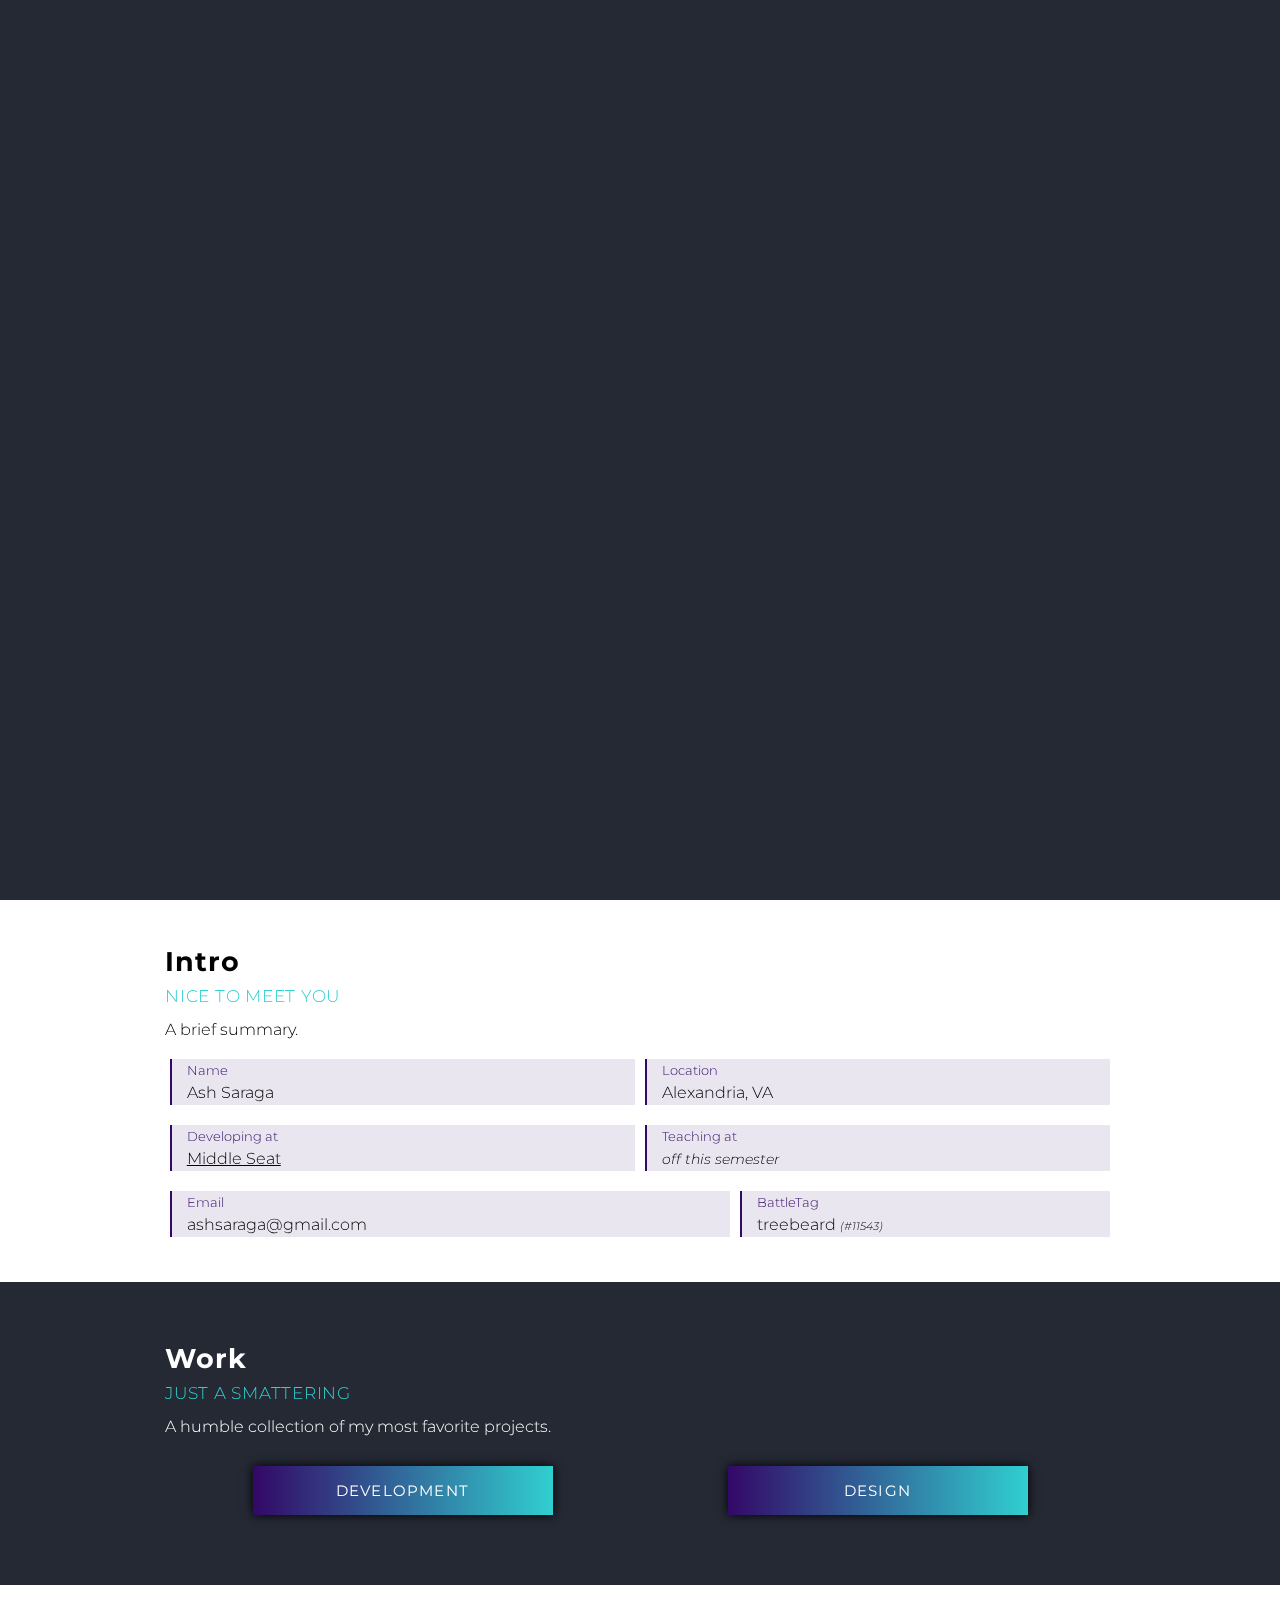
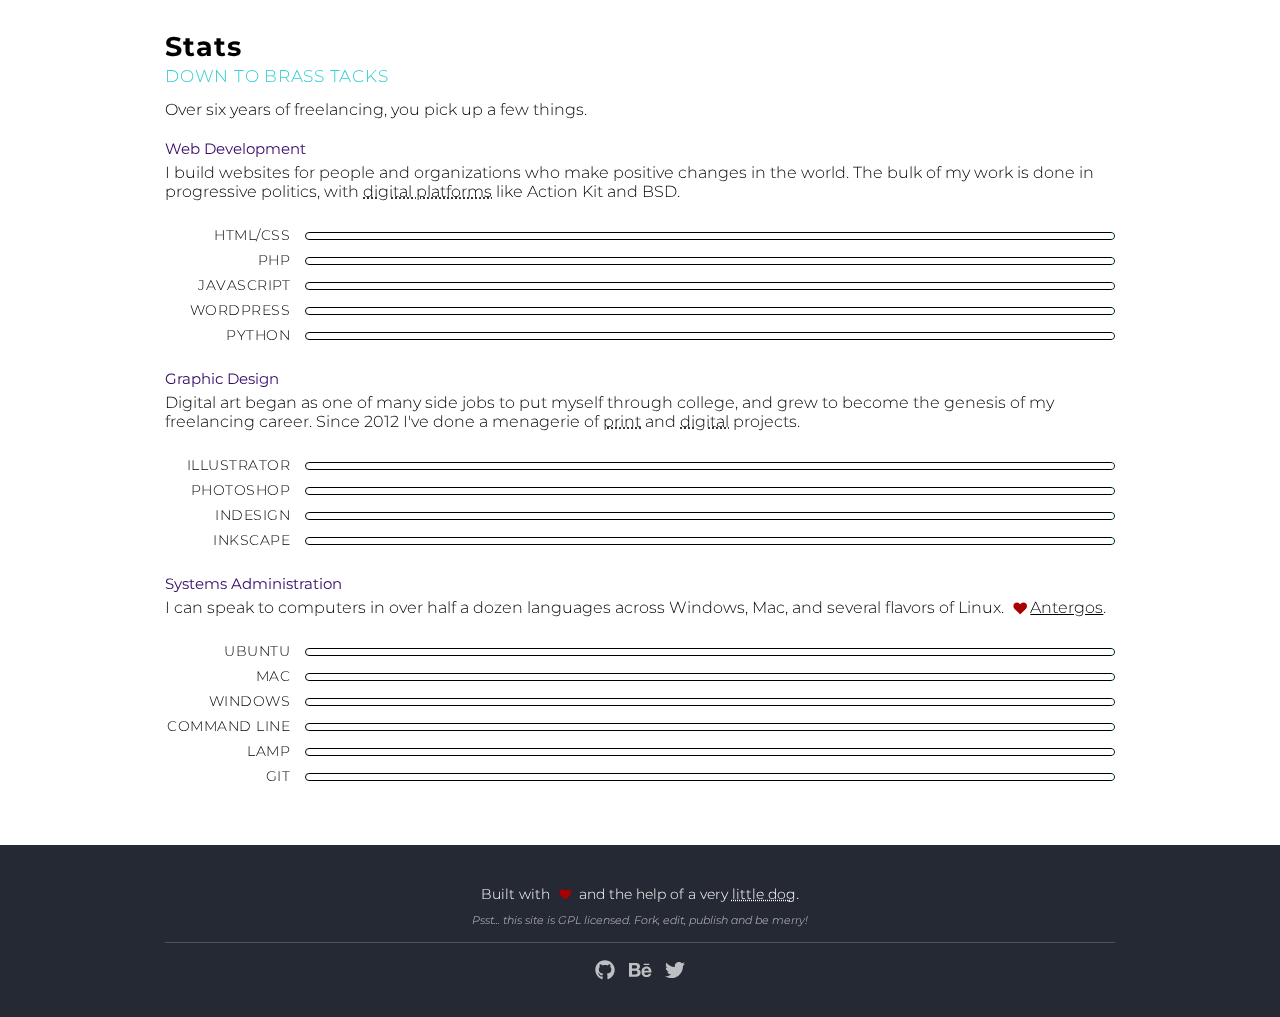
==== index.html @ f3f206ff "Cleaning up" ====
<!DOCTYPE html>
<html>
<head>
	<title>Ash Saraga</title>

	<meta charset="utf-8">

	<!-- Theme Color for Chrome, Firefox and Opera Mobile -->
	<meta name="theme-color" content="#252934">

	<!-- Support for Mobile Screens -->
	<meta name="viewport" content="width=device-width, initial-scale=1">

	<!-- Favicon -->
	<link rel="icon" href="favicon.ico">

	<!-- Google Fonts | Montserrat -->
	<link href="https://fonts.googleapis.com/css?family=Montserrat:200,300,400,500" rel="stylesheet">

	<script defer src="js/fontawesome-all.js"></script>
	<link rel="stylesheet" type="text/css" href="css/styles.css">
	<link rel="stylesheet" type="text/css" href="css/rainfall.css">

</head>
<body>
	<div id="nav">
		<div class="nav__home">
			
		</div>
		<div class="nav__links">
			
		</div>
	</div>
	<section id="rain">
		<div class="intro__text">
			<h3></h3>
			<h2></h2>
			<h4></h4>
			<hr />
			<div id="perspective">
				<div id="perspective__scroll"><i class="fal fa-angle-double-down"></i> Scroll for more</div>
				<div id="perspective__change"><i class="fal fa-circle-notch display_sm"></i> Change perspective <i class="fal fa-circle-notch display_lrg"></i></div>
			</div>
		</div>
	</section>
	<section id="intro">
		<div class="__container">
			<h2>Intro</h2>
			<h3>Nice to meet you</h3>
			<p>A brief summary.</p>
			<div class="__flex">
				<div class="flex_50">
					<h5>Name</h5><p>Ash Saraga</p>
				</div>
				<div class="flex_50">
					<h5>Location</h5><p>Alexandria, VA</p>
				</div>
				<div class="flex_50">
					<h5>Developing at</h5><p><a href="https://middleseat.co" title="Middle Seat" target="_blank">Middle Seat</a></p>
				</div>
				<div class="flex_50">
					<h5>Teaching at</h5><p><span style="font-style: italic; font-size: 14px;">off this semester</span></p>
				</div>
				<div class="flex_60">
					<h5>Email</h5><p>ashsaraga@gmail.com</p>
				</div>
				<div class="flex_40">
					<h5>BattleTag</h5><p>treebeard <span style="font-size: 11px; font-style: italic;">(#11543)</span></p>
				</div>
			</div>
		</div>
	</section>
	<section id="work" class="inverted">
		<div class="__container">
			<h2>Work</h2>
			<h3>Just a smattering</h3>
			<p>A humble collection of my most favorite projects.</p>
			<div class="__flex">
				<a href="" title="Development" class="work-btn">Development</a>
				<a href="" title="Design" class="work-btn">Design</a>	
			</div>
		</div>
	</section>
	<section id="stats">
		<div class="__container">
			<h2>Stats</h2>
			<h3>Down to brass tacks</h3>
			<p>Over six years of freelancing, you pick up a few things.</p>
			<h4>Web Development</h4>
			<p>I build websites for people and organizations who make positive changes in the world.  The bulk of my work is done in progressive politics, with <div class="modulo_link">digital platforms<span class="modulo">
				<ul>
					<li>Action Kit</li>
					<li>Action Network</li>
					<li>Blue State Digital</li>
					<li>Nation Builder</li>
					<li>Sendy</li>
				</ul>
			</span></div> like Action Kit and BSD.</p>
				<ul>
					<li>HTML/CSS<div class="skill_points"><span class="91"></span></div></li>
					<li>PHP<div class="skill_points"><span class="70"></span></div></li>
					<li>JavaScript<div class="skill_points"><span class="75"></span></div></li>
					<li>WordPress<div class="skill_points"><span class="80"></span></div></li>
					<!-- <li>Django/Liquid<div class="skill_points"><span class="65"></span></div></li> -->
					<li>Python<div class="skill_points"><span class="50"></span></div></li>
				</ul>
			<h4>Graphic Design</h4>
			<p>Digital art began as one of many side jobs to put myself through college, and grew to become the genesis of my freelancing career.  Since 2012 I've done a menagerie of <div class="modulo_link">print<span class="modulo">
				<ul>
					<li>Invitations</li>
					<li>Yearbooks</li>
					<li>Posters</li>
					<li>Petitions</li>
				</ul>
			</span></div> and <div class="modulo_link">digital<span class="modulo">
				<ul>
					<li>Social Media Sharers</li>
					<li>Shop Ads</li>
					<li>Infographics</li>
				</ul>
			</span></div> projects.</p>
				<ul>
					<li>Illustrator<div class="skill_points"><span class="89"></span></div></li>
					<li>Photoshop<div class="skill_points"><span class="80"></span></div></li>
					<li>InDesign<div class="skill_points"><span class="65"></span></div></li>
					<li>InkScape<div class="skill_points"><span class="70"></span></div></li>
				</ul>
			<h4>Systems Administration</h4>
			<p>I can speak to computers in over half a dozen languages across Windows, Mac, and several flavors of Linux.  <a href="https://antergos.com/" title="Antergos" target="_blank"><i class="fas fa-heart"></i>Antergos</a>.</p>
				<ul>
					<li>Ubuntu<div class="skill_points"><span class="75"></span></div></li>
					<li>Mac<div class="skill_points"><span class="90"></span></div></li>
					<li>Windows<div class="skill_points"><span class="80"></span></div></li>
					<li>Command Line<div class="skill_points"><span class="80"></span></div></li>
					<li>LAMP<div class="skill_points"><span class="75"></span></div></li>
					<li>Git<div class="skill_points"><span class="85"></span></div></li>
				</ul>
		</div>
	</section>
	<footer>
		<div class="__container">
			<p>Built with <i class="fas fa-heart"></i> and the help of a very&nbsp;<div class="modulo_link">little dog<span class="modulo"><img src="img/leela.jpg" alt="Leela" /></span></div>.</p>
			<p class="psst">Psst... this site is GPL licensed.  Fork, edit, publish and be merry! </p>
			<hr />
			<a href="https://github.com/ashsaraga" title="GitHub @ashsaraga" target="_blank"><i class="fab fa-github"></i></a>
			<a href="https://www.behance.net/ashsaraga9c31" title="Behance" target="_blank"><i class="fab fa-behance"></i></a>
			<a href="https://twitter.com/mighty_lady" title="Twitter @mighty_lady" target="_blank"><i class="fab fa-twitter"></i></a>
		</div>
	</footer>
	<script src="https://code.jquery.com/jquery-3.3.1.js" integrity="sha256-2Kok7MbOyxpgUVvAk/HJ2jigOSYS2auK4Pfzbm7uH60=" crossorigin="anonymous"></script>
	<script src="js/rainfall.js" type="text/javascript" charset="utf-8" async defer></script>
	<script src="js/main.js" type="text/javascript" charset="utf-8" async defer></script>
</body>
</html>
---- css/styles.css ----
::-moz-selection { 
  color: #FFF;
  background: #252934;
}

::selection {
  color: #FFF; 
  background: #252934;
}

html { background-color: #252934; }

html,
body {
	margin: 0;
	padding: 0;
}

body {
	background-color: #FFF;
	font-family: 'Montserrat', sans-serif;
	font-weight: 300;
}

section {
	background: #FFF;
	padding: 35px 4%;
	margin: 0;
}

div {
	box-sizing: border-box;
}

.__container {
	margin: 0 auto;
	max-width: 950px;
	padding: 0;
}

.__flex {
	display: flex;
	flex-wrap: wrap;
}

.flex_40 {
	width: 39%;
}

.flex_50 {
	width: 49%;
}

.flex_60 {
	width: 59%
}

@media screen and (max-width: 499px) {
	.flex_40,
	.flex_50,
	.flex_60 {
		width: 100%;
	}
}

h2 {
	font-size: 27px;
	letter-spacing: 1px;
	margin: 10px 0;
}

h3 {
	color: #30cfd0;
	font-size: 17px;
	font-weight: 300;
	letter-spacing: .75px;
	line-height: 1;
	margin: 5px 0 15px;
	text-transform: uppercase;
}

h4 {
	color: #330867;
	font-size: 15px;
	margin: 20px 0;
}

h5 {
	color: #330867;
	font-size: 13px;
	font-weight: 300;
	margin: 0;
}

p {
	margin: 10px 0;
}

p a {
	text-decoration: underline;
}

a,
a svg,
p a svg,
span {
	color: inherit;
	text-decoration: none;
	transition-duration: .3s;
}

a:hover,
a:hover svg {
	color: #30cfd0;
}

ul {
	list-style: none;
}

.inverted {
	background: #252934;
	color: #FFF;
	padding: 50px 4%;
}

.display_lrg {
	display: inline-block;
}

.display_sm {
	display: none;
}

@media screen and (max-width: 749px) {
	.display_lrg {
		display: none;
	}

	.display_sm {
		display: inline-block;
	}	
}

#rain {
	color: #FFF;
	padding: 10px;
}

#rain h2 {
	color: #FFF;
	font-size: 40px;
	font-weight: 500;
	letter-spacing: 1px;
	margin: 5px auto;
	position: relative;
}

#rain h3 {
	color: #FFF;
	font-size: 22px;
	font-weight: 300;
	letter-spacing: 1px;
	margin: 10px auto;
	position: relative;
	top: 25px;
	text-transform: none;
}

#rain h4 {
	color: #FFF;
	font-size: 13px;
	font-style: italic;
	font-weight: 200;
	letter-spacing: .75px;
	margin: 5px auto;
	opacity: .9;
	position: relative;
}

.intro__text {
	margin: 18vh 15vw;
	position: relative;
	text-shadow: 0px 0px 10px rgba(0, 0, 0, 1);
	z-index: 5;
}

@media screen and (max-width: 499px) {
	.intro__text {
		margin: 14vh 8vw;
	}
}

.intro__text hr {
	background: rgba(255, 255, 255, .7);
	border: 0;
	height: 1px;
	margin: 30px 0;
	width: 0%;
}

#perspective {
	opacity: 0;
}

#perspective__scroll,
#perspective__change {
	cursor: pointer;
	font-size: 13px;
	letter-spacing: 1px;
	line-height: 20px;
	opacity: .8;
	text-transform: uppercase;
	transition-duration: .3s;
}

#perspective__scroll:hover,
#perspective__change:hover {
	opacity: 1;
}

#perspective__scroll {
	float: left;
	width: 49%;
}

#perspective__scroll svg {
	font-size: 18px;
	margin: 0 5px;
}

#perspective__change {
	float: right;
	text-align: right;
	width: 49%;
}

#perspective__change svg {
	margin: 0 3px;
}

@media screen and (max-width: 749px) {
	#perspective__scroll,
	#perspective__change {
		margin: 0 auto 10px;
		text-align: left;
		width: 100%;
	}
}

.refresh {
	animation-name: barrel_roll;
  animation-duration: .4s;
  animation-iteration-count: 1;
  animation-timing-function: ease-in;
}

@keyframes barrel_roll {
	from {
    transform: rotate(0deg);
  }
  to {
    transform: rotate(360deg);
  }
}

#intro {

}

#intro .__flex div {
	background: rgba(51, 8, 103, .1);
	border-left: 2px solid #330867;
	margin: 10px auto;
	padding: 3px 15px;
}

@media screen and (max-width: 499px) {
	#intro .__flex div {
		margin: 5px auto;
	}
}

#intro .__flex div p {
	margin: 5px 0 0 0;
}

#work {

}

.work-btn {
	background-image: linear-gradient(90deg, #330867 0%, #30cfd0 100%);
	-webkit-box-shadow: 0px 0px 10px 0px rgba(0,0,0,1);
	-moz-box-shadow: 0px 0px 10px 0px rgba(0,0,0,1);
	box-shadow: 0px 0px 10px 0px rgba(0,0,0,1);
	display: block;
	font-size: 15px;
	font-weight: 400;
	letter-spacing: 1.2px;
	margin: 20px auto;
	padding: 15px 0;
	position: relative;
	text-align: center;
	text-transform: uppercase;
	width: 300px;
}

.work-btn:hover,
body.azure .work-btn:hover,
body.grass .work-btn:hover,
body.fruit .work-btn:hover,
body.deep .work-btn:hover,
body.sunset .work-btn:hover,
body.morpheus .work-btn:hover,
body.lemon .work-btn:hover {
	color: #FFF;
	transform: scale(1.03);
}

#stats {

}

#stats h2 {
	margin-bottom: 5px;
}

#stats h4 {
	font-weight: 400;
	margin-bottom: 5px;
}

#stats p {
	display: inline;
}

#stats ul {
	margin: 25px 0;
	padding: 0;
	text-align: right;
}

#stats ul li {
	box-sizing: border-box;
	font-size: 14px;
	letter-spacing: .5px;
	margin: 7px auto 7px 0;
	text-transform: uppercase;
	width: 100%;
}

svg.fa-heart {
	color: #aa0000;
	font-size: .8em;
	margin-left: 5px;
	margin-right: 3px;
	opacity: 1;
}

.skill_points {
	background-image: linear-gradient(#000 0%, #000 100%);
	background-position: left top;
	background-repeat: no-repeat;
	background-size: 0% 100%;
	border: 1px solid #000;
	border-radius: 4px;
	content: "";
	display: inline-block;
	height: 8px;
	margin: 0 0 0 15px;
	overflow: hidden;
	position: relative;
	transition-duration: .8s;
	transition-timing-function: ease-in-out;
	width: calc(100% - 140px);
}

@media screen and (max-width: 499px) {
	.skill_points {
		margin: 0;
		width: 100%;
	}
}

.skill_points span {
	background-image: linear-gradient(90deg, #330867 0%, #30cfd0 100%);
	height: 10px;
	left: 0;
	mix-blend-mode: screen;
	position: absolute;
	width: 100%;
}

.modulo_link {
	cursor: help;
	display: inline;
	text-decoration: underline;
	text-decoration-style: dotted;
	position: relative;
}

.modulo {
	background: rgba(255, 255, 255, .95);
	/*background-blend-mode: multiply;*/
	border: 1px solid #000;
	border-radius: 4px;
	display: none;
	left: calc(100% - 150px);
	padding: 1px 10px;
	position: absolute;
	top: calc(1em + 10px);
	width: 200px;
	z-index: 4;
}

.modulo ul,
#stats .modulo ul {
	font-size: 12px;
	list-style-type: disc;
	margin: 15px 0 15px 15px;
	padding-left: 10px;
	text-align: left;
}

.modulo ul li,
#stats .modulo ul li {
	font-size: 12px;	
}

.modulo_link:hover > .modulo {
	display: block;
}

footer {
	background-color: #252934;
	color: #FFF;
	padding: 35px 9%;
	text-align: center;
}

footer p { 
	display: inline-block; 
	font-size: 14px;
	margin: 5px auto;
}

footer .modulo_link {
	display: inline; 
	font-size: 14px;
}

footer .modulo {
	background: transparent;
	border: 0;
	bottom: calc(1em + 5px);
	overflow: hidden;
	padding: 0;
	top: auto;
	width: 250px;
}

footer .modulo img {
	width: 250px;
}

.psst {
	display: block;
	font-size: 11px;
	font-style: italic;
	opacity: .7;
}

footer hr {
	background: #FFF;
	border: 0;
	height: 1px;
	margin: 15px auto;
	opacity: .2;
}

footer a {
	display: inline-block;
	font-size: 20px;
	margin: 0 5px;
	opacity: .7;
}

footer a:hover {
	opacity: 1;
}


/*
 *  Sub Page Styles
 */

#home__again {
	float: left;
	font-size: 18px;
	margin-left: 2%;
	margin-top: 5px;
}

#home__again a {
	margin: 0 7px 0 0;
	opacity: .8;
}

#home__again a:hover,
#home__again a:hover svg {
	color: #FFF;
	opacity: 1;
}

#home__again a svg,
.sub #perspective__change svg {
	position: relative;
	top: 1px;
}

span.nav_text {
	font-size: 15px;
	font-weight: 200;
	letter-spacing: 1px;
	opacity: 0;
	text-transform: uppercase;
}

#home__again a:hover + span,
#perspective__change svg:hover + span {
	opacity: 1;
}

.sub #perspective__change {
	font-size: 18px;
	margin-right: 2%;
	margin-top: 5px;
}

.sub #perspective__change svg {
	display: inline-block;
	float: right;
	margin: 0 0 0 7px;
}

@media screen and (max-width: 749px) {
	.sub #perspective__change {
		margin: 0 0 0 7px;
		text-align: left;
		width: auto;
	}
}
---- css/rainfall.css ----
#rain {
  background-color: #252934;
  box-sizing: border-box;
  height: 100vh;
  overflow: hidden;
  position: relative;
  width: 100%;
}

#rain.sub {
  height: 50px;
}

.drop {
  background-image: linear-gradient(#30cfd0 0%, #30cfd0 100%);
  border-radius: 3px;
  height: 3px; 
  opacity: 0;
  position: absolute;
  width: 3px;
}

/*dark: #8fd3f4, light: #84fab0*/
body.azure .drop { background-image: linear-gradient(rgba(143, 211, 244, .7) 0%, #84fab0 100%); }
body.azure .drop.solid { background-image: linear-gradient(#84fab0 0%, #84fab0 100%); }
body.azure h3,
body.azure a:hover,
body.azure a:hover svg { color: #84fab0; }
body.azure h4, 
body.azure h5 { color: #8fd3f4; }
body.azure #intro .__flex div {
  background: rgba(143, 211, 244, .1);
  border-left: 2px solid #8fd3f4;
}
body.azure .work-btn,
body.azure .skill_points span {
  background-image: linear-gradient(90deg, #8fd3f4 0%, #84fab0 100%);
}

/*dark: #96e6a1, light: #d4fc79 */
body.grass .drop { background-image: linear-gradient(rgba(150, 230, 161, .7) 0%, #d4fc79 100%); }
body.grass .drop.solid { background-image: linear-gradient(#d4fc79 0%, #d4fc79 100%); }
body.grass h3,
body.grass a:hover,
body.grass a:hover svg { color: #d4fc79; }
body.grass h4, 
body.grass h5 { color: #96e6a1; }
body.grass #intro .__flex div {
  background: rgba(150, 230, 161, .1);
  border-left: 2px solid #96e6a1;
}
body.grass .work-btn,
body.grass .skill_points span {
  background-image: linear-gradient(90deg, #96e6a1 0%, #d4fc79 100%);
}

/*dark: #d57eeb, light: #fccb90*/
body.fruit .drop { background-image: linear-gradient(rgba(213, 126, 235, .7) 0%, #fccb90 100%); }
body.fruit .drop.solid { background-image: linear-gradient(#fccb90 0%, #fccb90 100%); }
body.fruit h3,
body.fruit a:hover,
body.fruit a:hover svg { color: #fccb90; }
body.fruit h4, 
body.fruit h5 { color: #d57eeb; }
body.fruit #intro .__flex div {
  background: rgba(213, 126, 235, .1);
  border-left: 2px solid #d57eeb;
}
body.fruit .work-btn,
body.fruit .skill_points span {
  background-image: linear-gradient(90deg, #d57eeb 0%, #fccb90 100%);
}

/*dark: #8ec5fc, light: #e0c3fc*/
body.deep .drop { background-image: linear-gradient(rgba(142, 197, 252, .7) 0%, #e0c3fc 100%); }
body.deep .drop.solid { background-image: linear-gradient(#e0c3fc 0%, #e0c3fc 100%); }
body.deep h3,
body.deep a:hover,
body.deep a:hover svg { color: #e0c3fc; }
body.deep h4, 
body.deep h5 { color: #8ec5fc; }
body.deep #intro .__flex div {
  background: rgba(142, 197, 252, .1);
  border-left: 2px solid #8ec5fc;
}
body.deep .work-btn,
body.deep .skill_points span {
  background-image: linear-gradient(90deg, #8ec5fc 0%, #e0c3fc 100%);
}

/*dark: #fa709a, light: #fee140*/
body.sunset .drop { background-image: linear-gradient(rgba(250, 112, 154, .7) 0%, #fee140 100%); }
body.sunset .drop.solid { background-image: linear-gradient(#fee140 0%, #fee140 100%); }
body.sunset h3,
body.sunset a:hover,
body.sunset a:hover svg { color: #fee140; }
body.sunset h4, 
body.sunset h5 { color: #fa709a; }
body.sunset #intro .__flex div {
  background: rgba(250, 112, 154, .1);
  border-left: 2px solid #fa709a;
}
body.sunset .work-btn,
body.sunset .skill_points span {
  background-image: linear-gradient(90deg, #fa709a 0%, #fee140 100%);
}

/*dark: #330867, light: #30cfd0*/
body.morpheus .drop { background-image: linear-gradient(rgba(51, 8, 103, .7) 0%, #30cfd0 100%); }
body.morpheus .drop.solid { background-image: linear-gradient(#30cfd0 0%, #30cfd0 100%); }
body.morpheus h3,
body.morpheus a:hover,
body.morpheus a:hover svg { color: #30cfd0; }
body.morpheus h4, 
body.morpheus h5 { color: #330867; }
body.morpheus #intro .__flex div {
  background: rgba(51, 8, 103, .1);
  border-left: 2px solid #330867;
}
body.morpheus .work-btn,
body.morpheus .skill_points span {
  background-image: linear-gradient(90deg, #330867 0%, #30cfd0 100%);
}

/*dark: #96fbc4, light: #f9f586*/
body.lemon .drop { background-image: linear-gradient(rgba(150, 251, 196, .7) 0%, #f9f586 100%); }
body.lemon .drop.solid { background-image: linear-gradient(#f9f586 0%, #f9f586 100%); }
body.lemon h3,
body.lemon a:hover,
body.lemon a:hover svg { color: #f9f586; }
body.lemon h4, 
body.lemon h5 { color: #96fbc4; }
body.lemon #intro .__flex div {
  background: rgba(150, 251, 196, .1);
  border-left: 2px solid #96fbc4;
}
body.lemon .work-btn,
body.lemon .skill_points span {
  background-image: linear-gradient(90deg, #96fbc4 0%, #f9f586 100%);
}
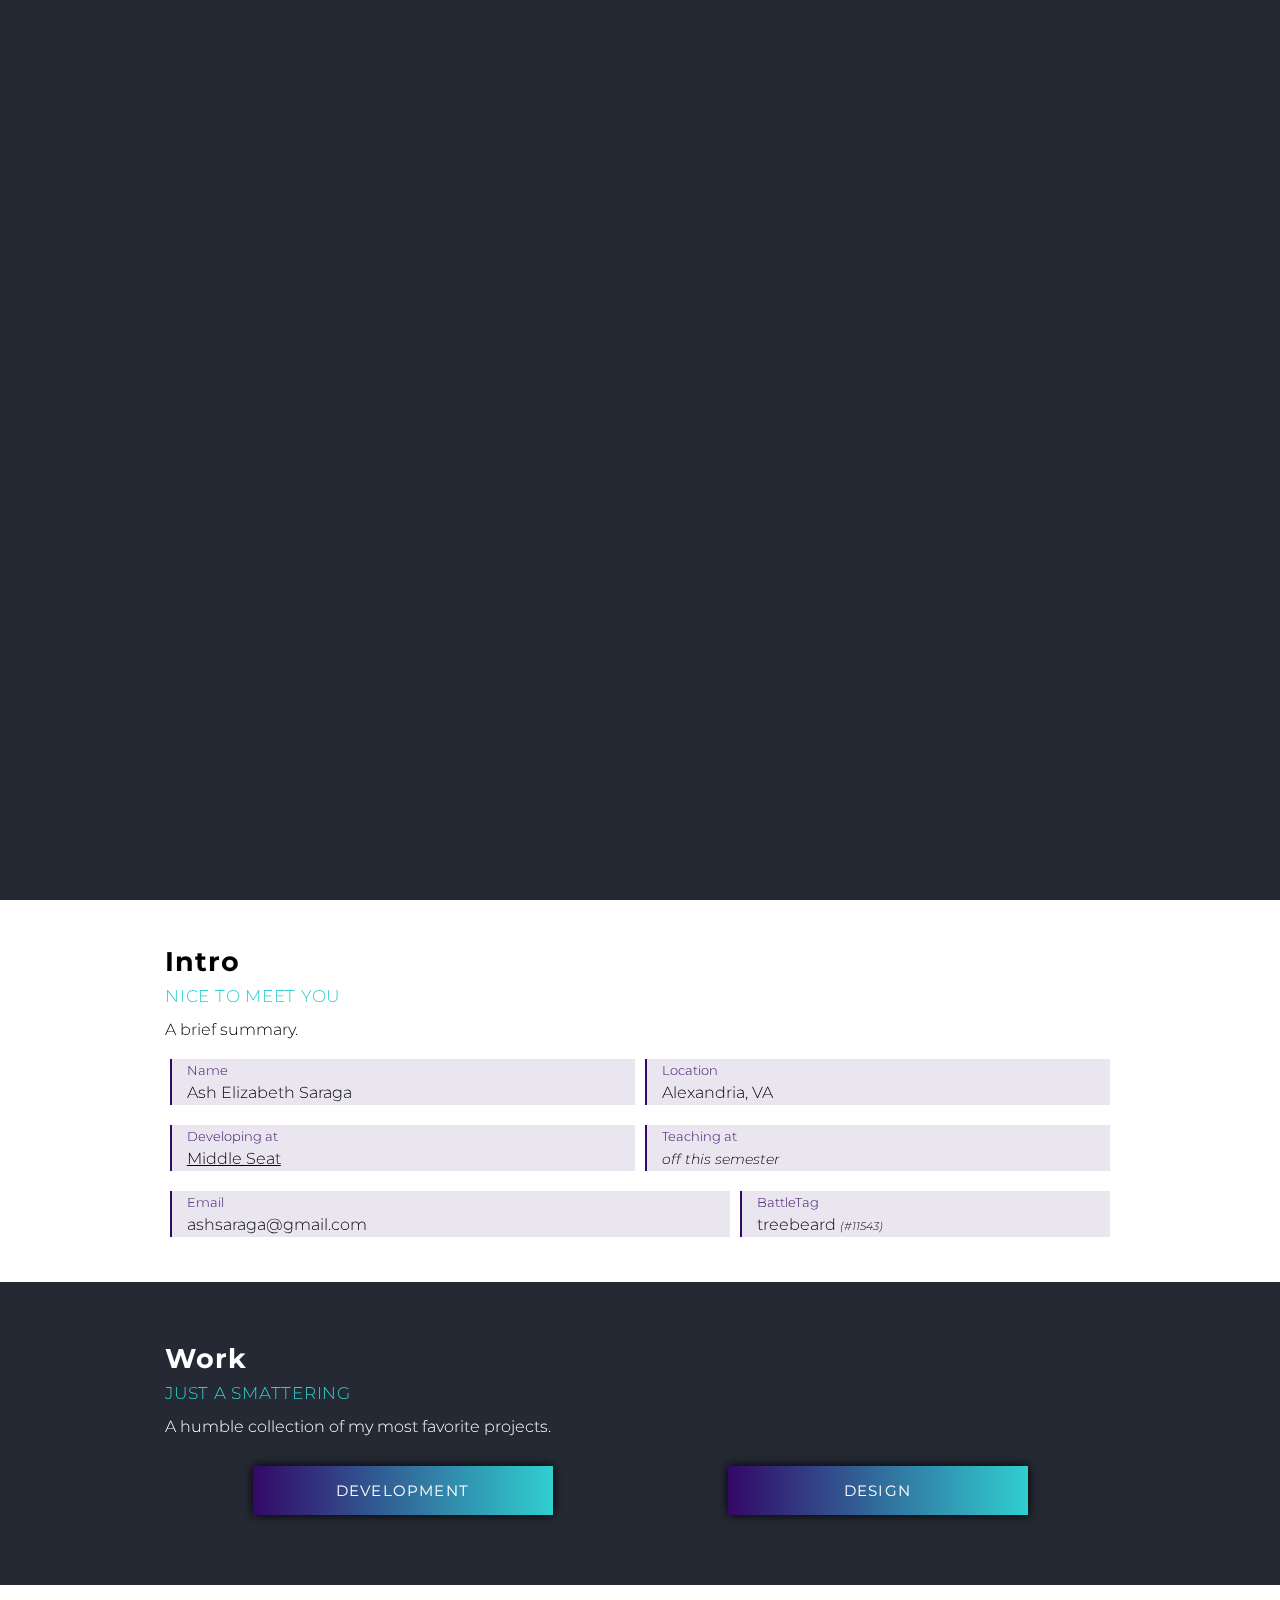
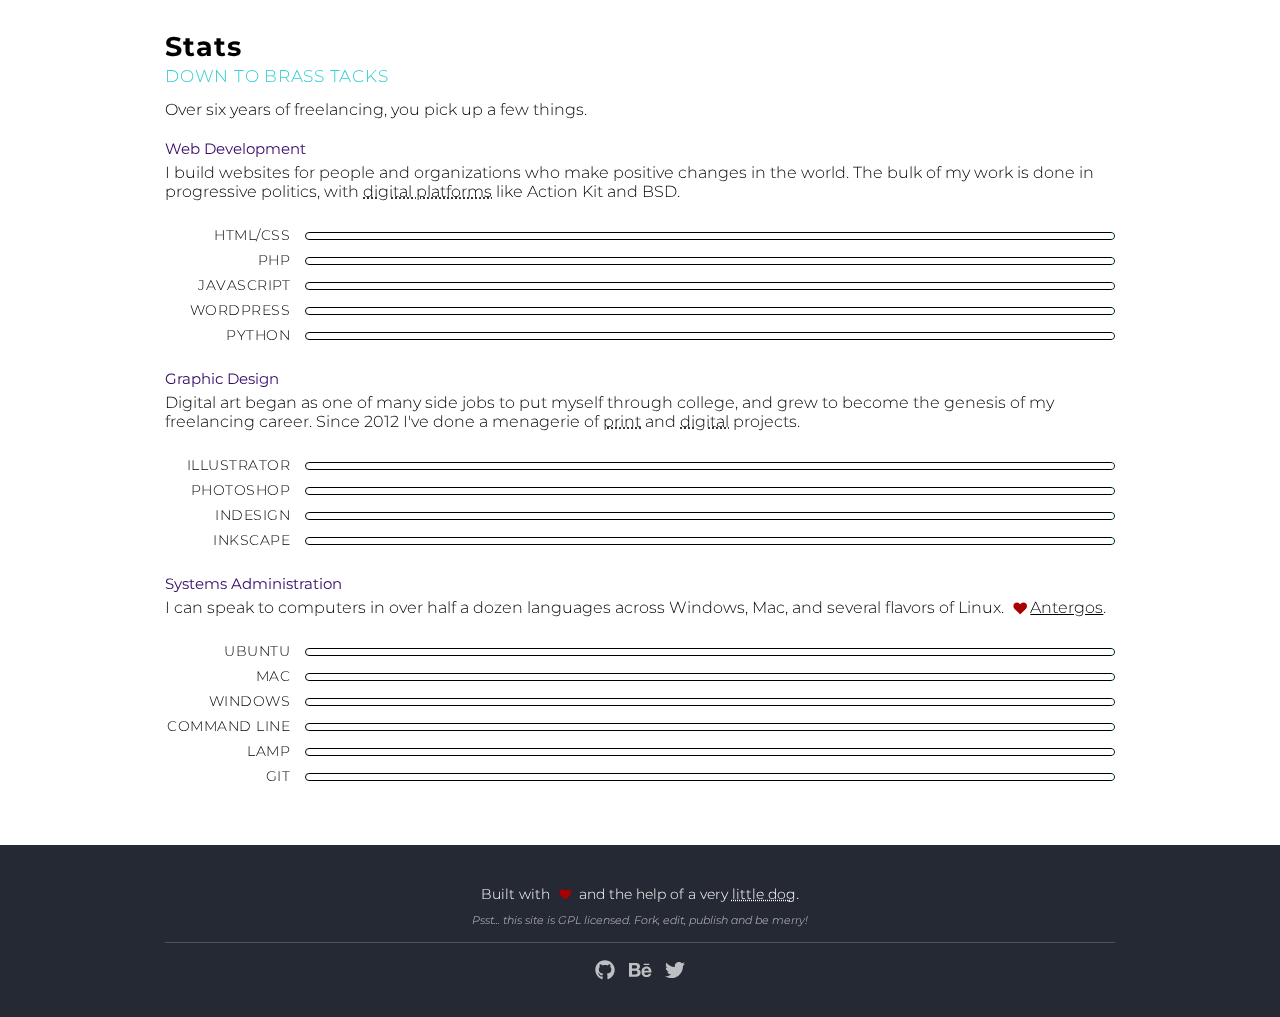
==== commit 89435119: "Webhook Test" ====
--- a/index.html
+++ b/index.html
@@ -50,7 +50,7 @@
 			<p>A brief summary.</p>
 			<div class="__flex">
 				<div class="flex_50">
-					<h5>Name</h5><p>Ash Saraga</p>
+					<h5>Name</h5><p>Ash Elizabeth Saraga</p>
 				</div>
 				<div class="flex_50">
 					<h5>Location</h5><p>Alexandria, VA</p>
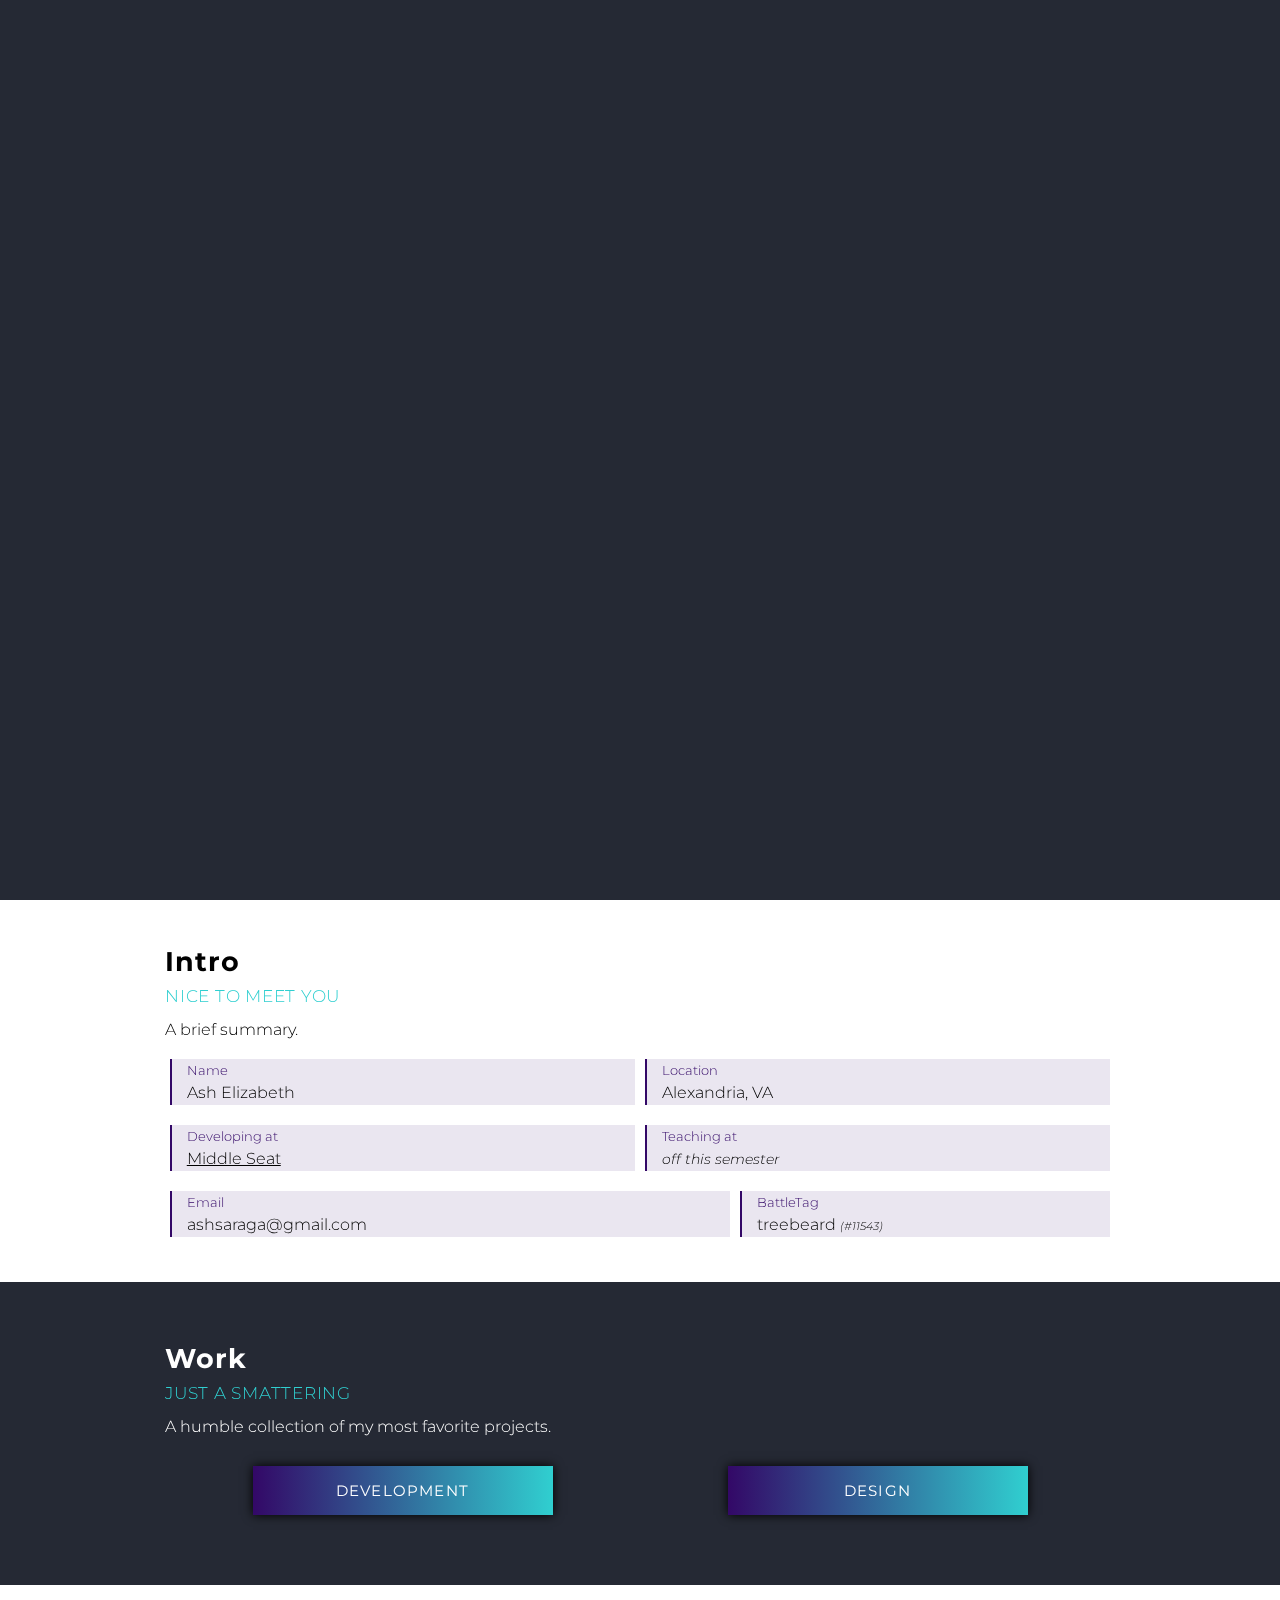
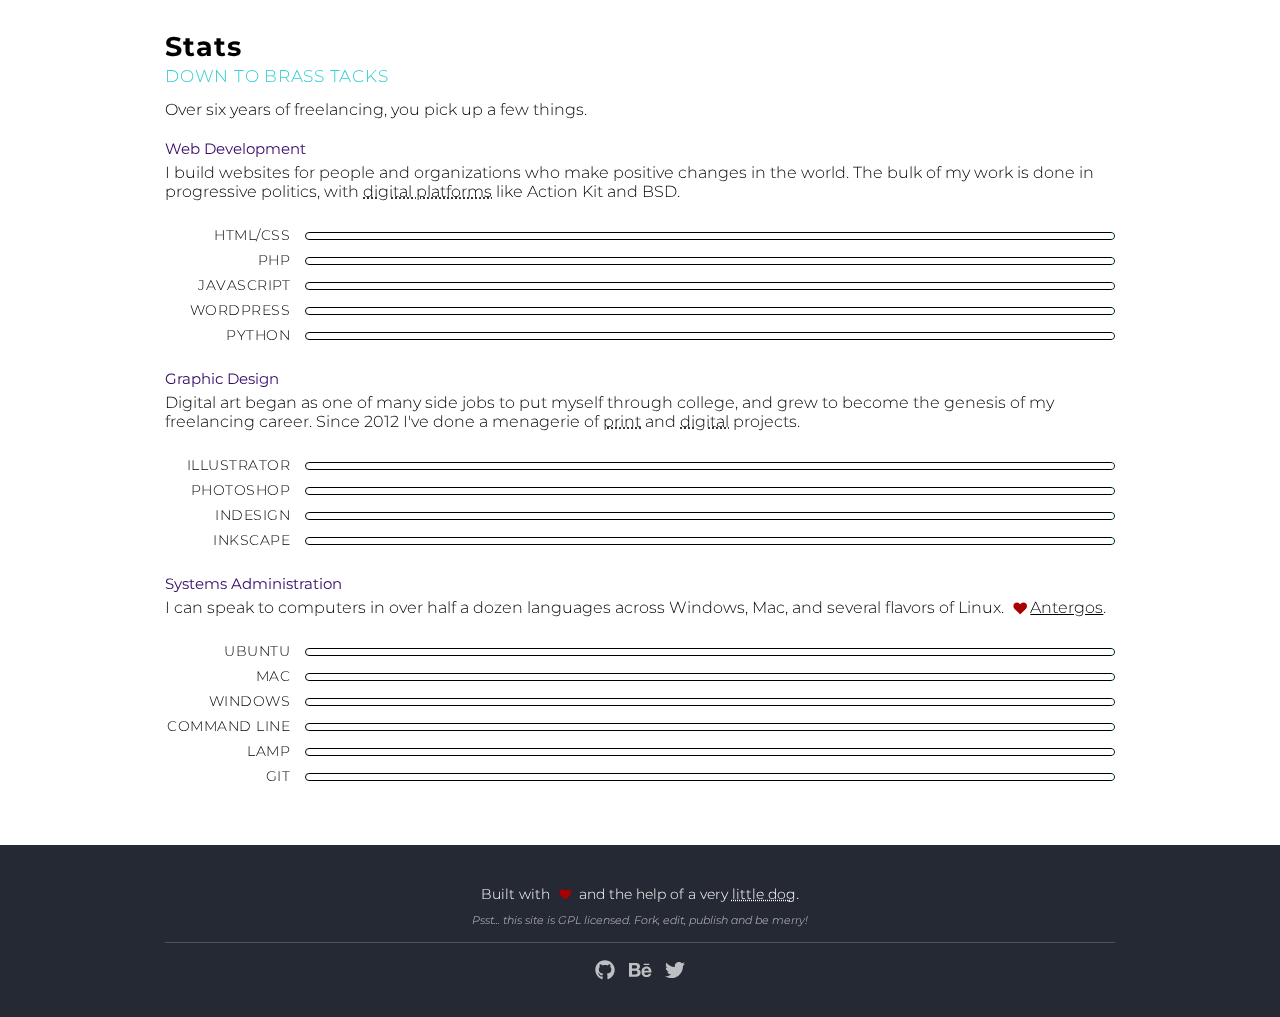
==== commit 38eae5e7: "Mic Check" ====
--- a/index.html
+++ b/index.html
@@ -50,7 +50,7 @@
 			<p>A brief summary.</p>
 			<div class="__flex">
 				<div class="flex_50">
-					<h5>Name</h5><p>Ash Elizabeth Saraga</p>
+					<h5>Name</h5><p>Ash Elizabeth</p>
 				</div>
 				<div class="flex_50">
 					<h5>Location</h5><p>Alexandria, VA</p>
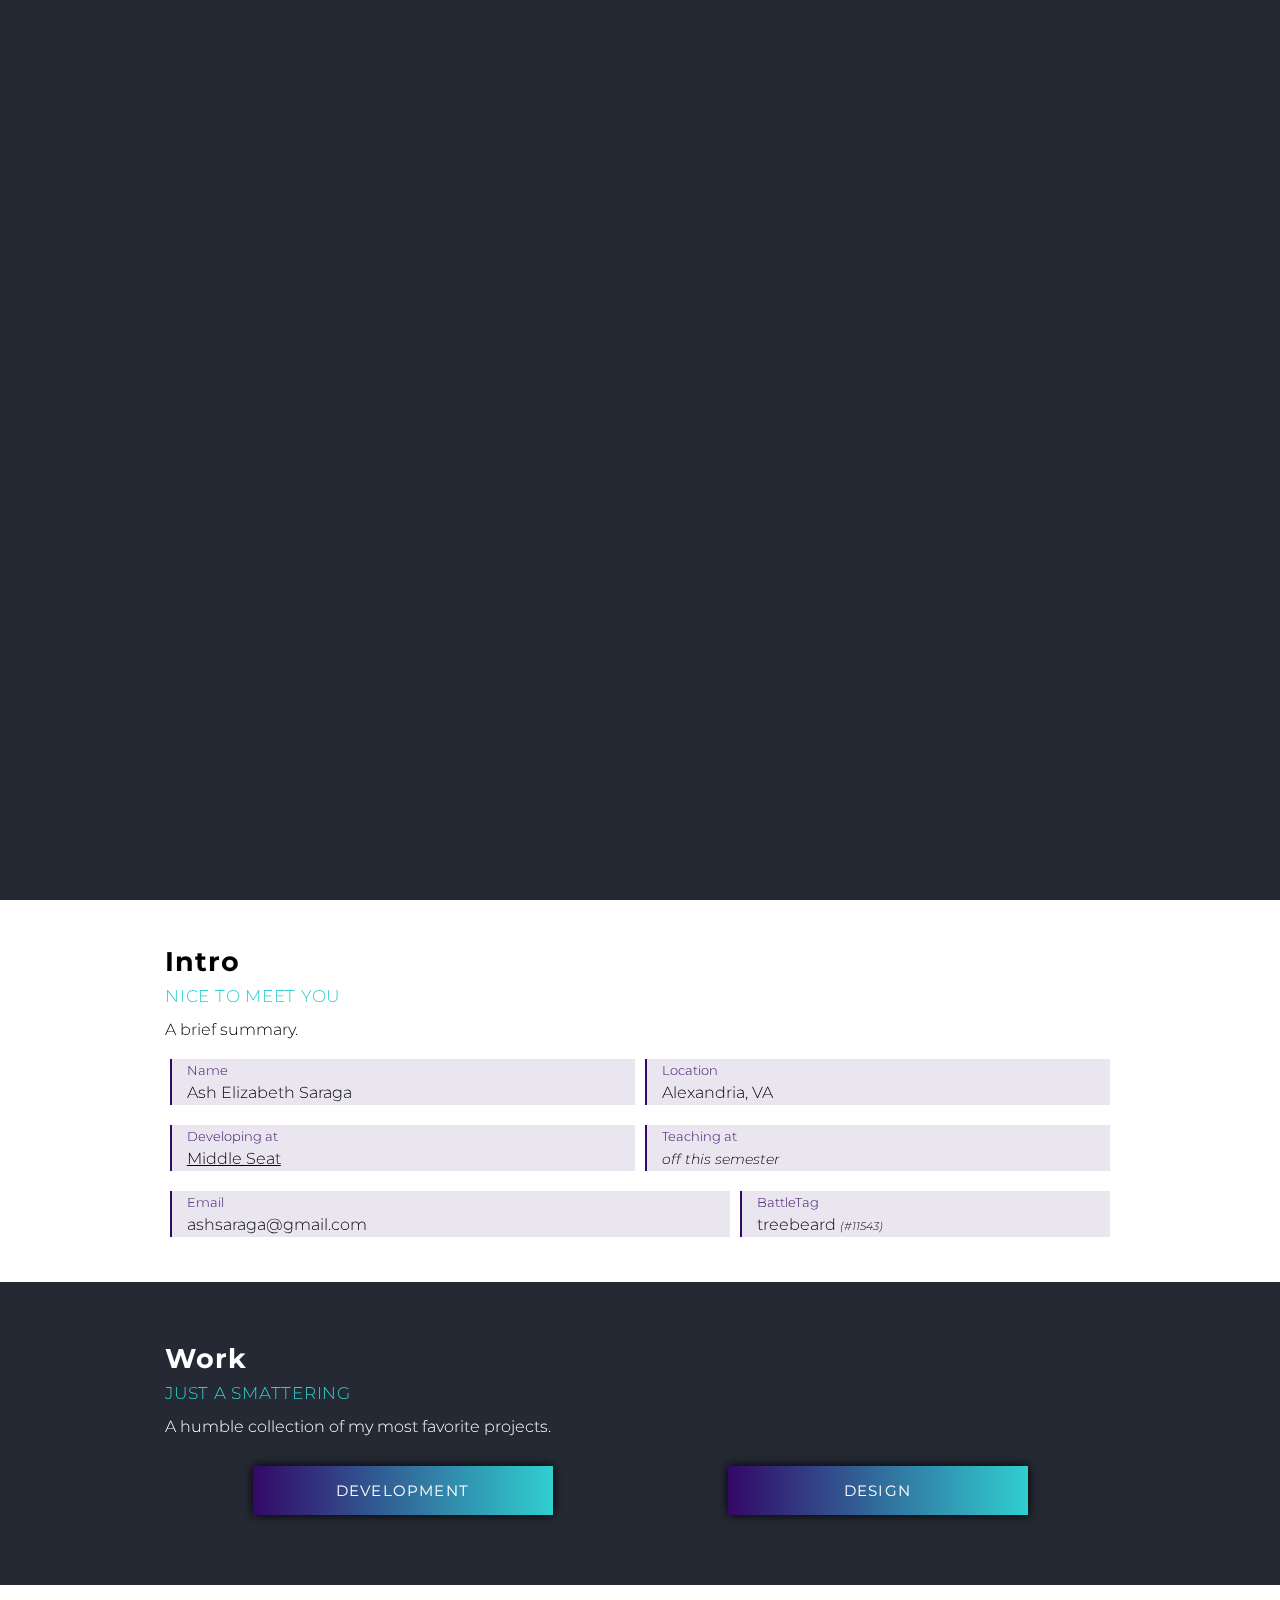
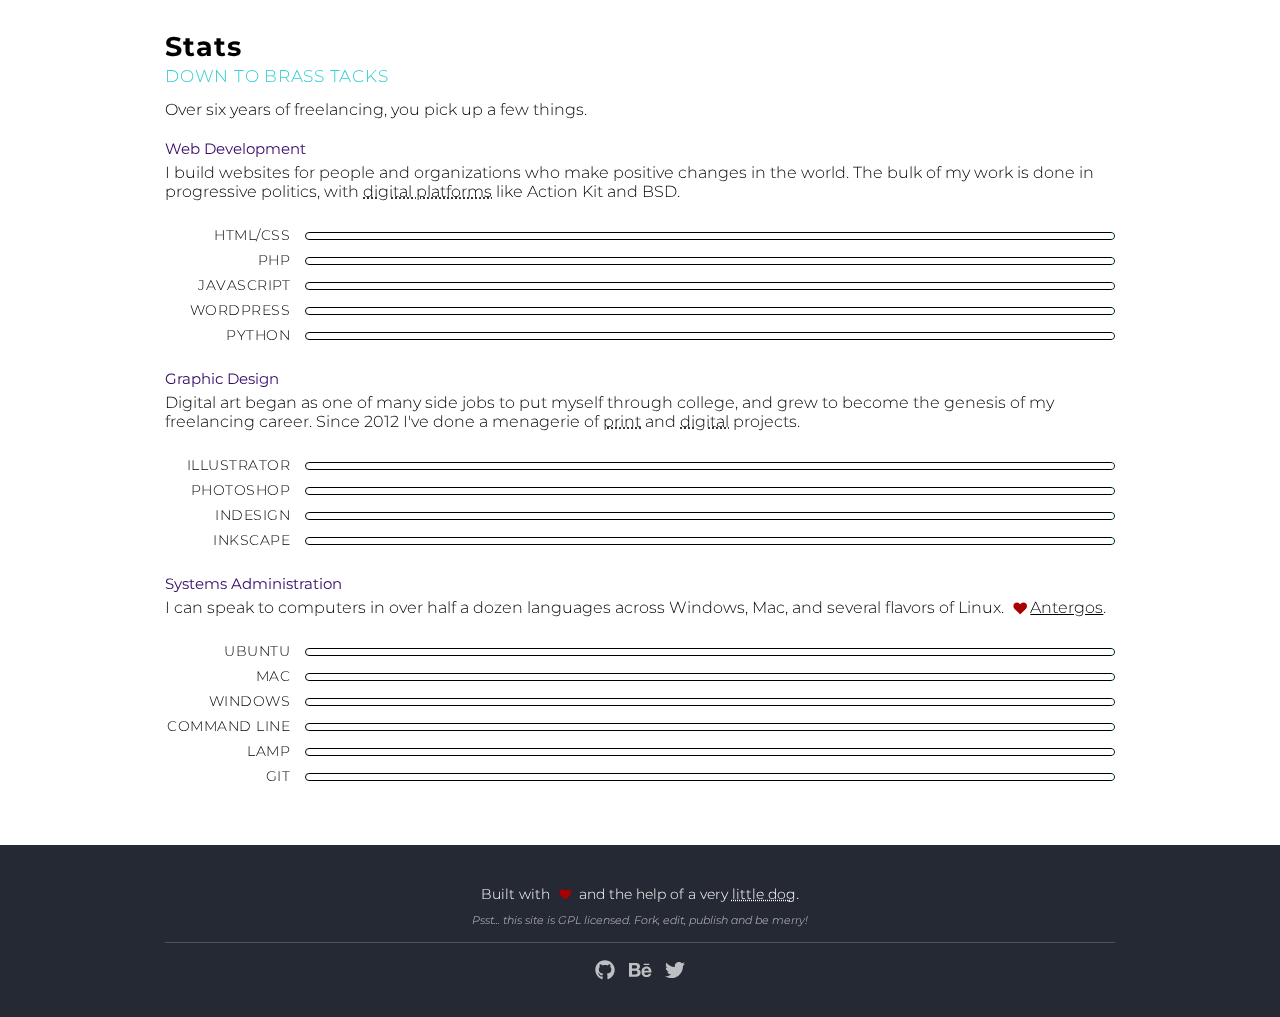
==== commit 834651ee: "Try 2" ====
--- a/index.html
+++ b/index.html
@@ -50,7 +50,7 @@
 			<p>A brief summary.</p>
 			<div class="__flex">
 				<div class="flex_50">
-					<h5>Name</h5><p>Ash Elizabeth</p>
+					<h5>Name</h5><p>Ash Elizabeth Saraga</p>
 				</div>
 				<div class="flex_50">
 					<h5>Location</h5><p>Alexandria, VA</p>
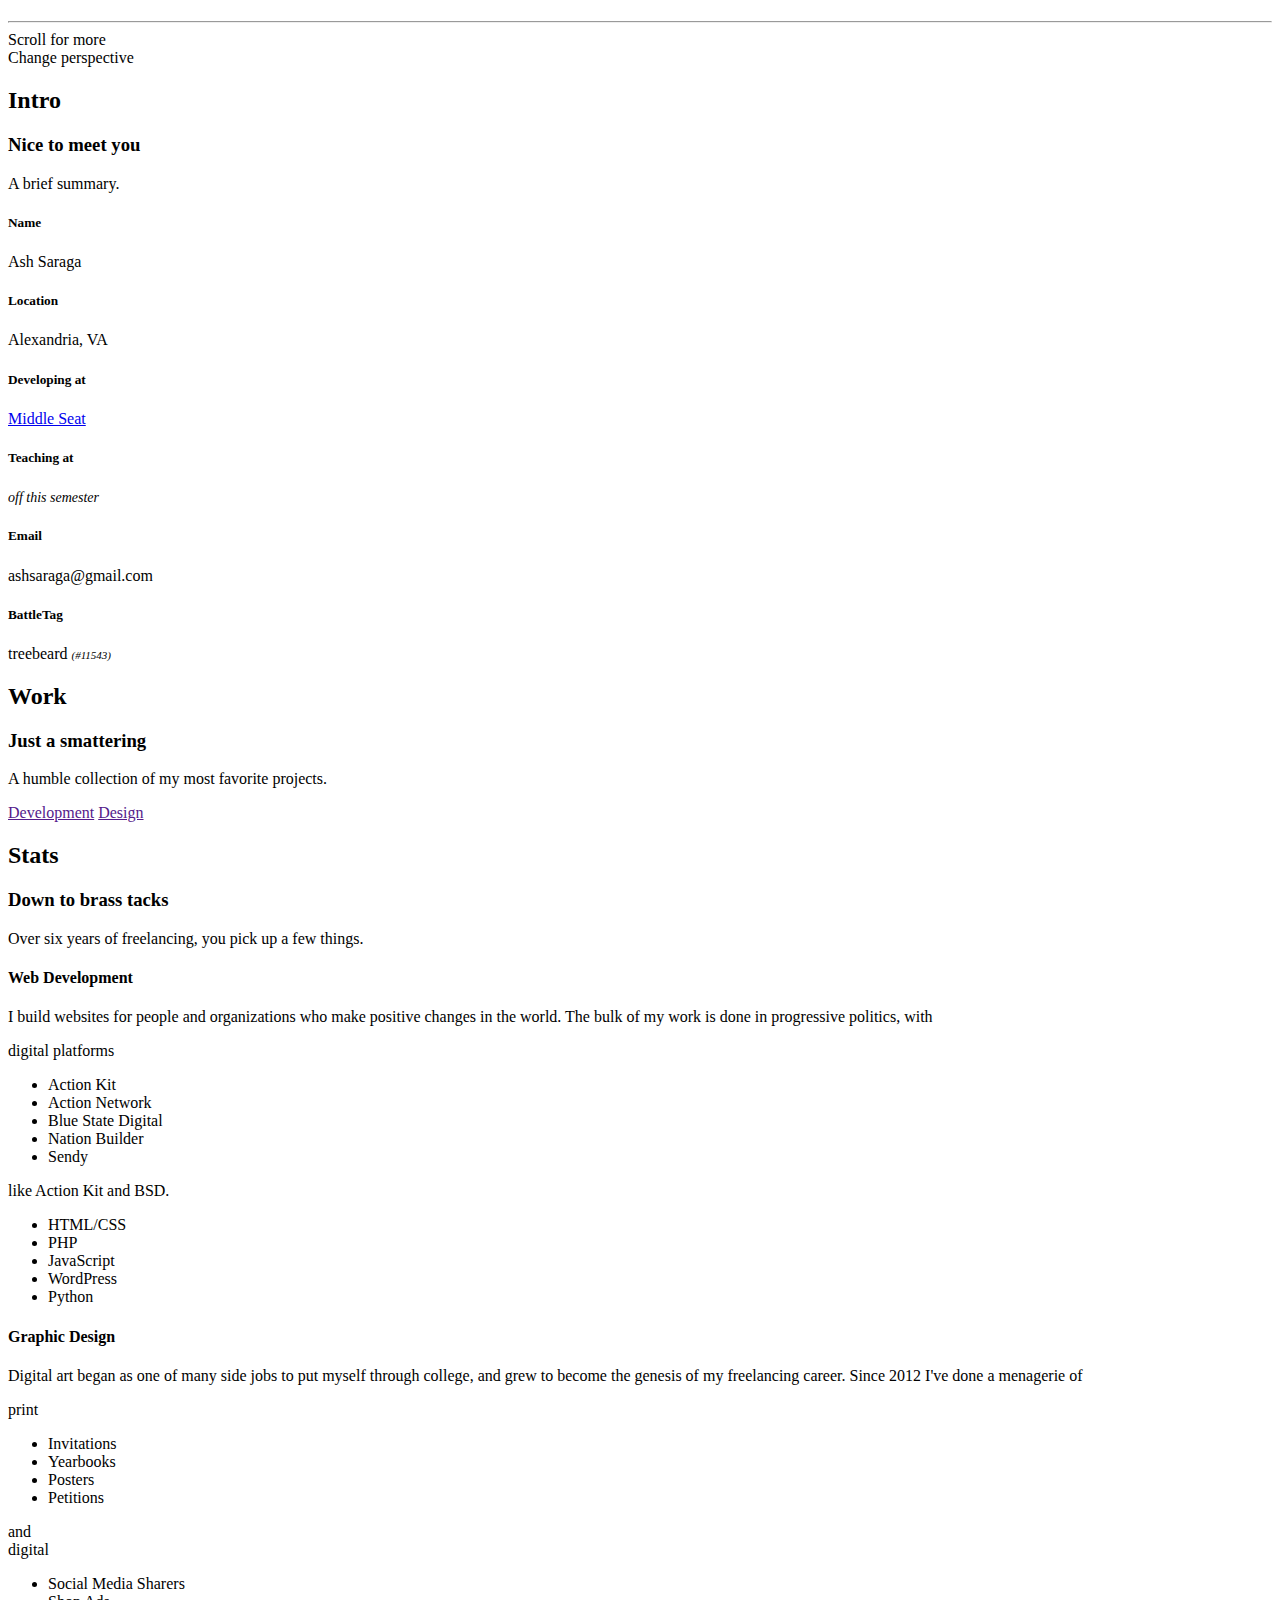
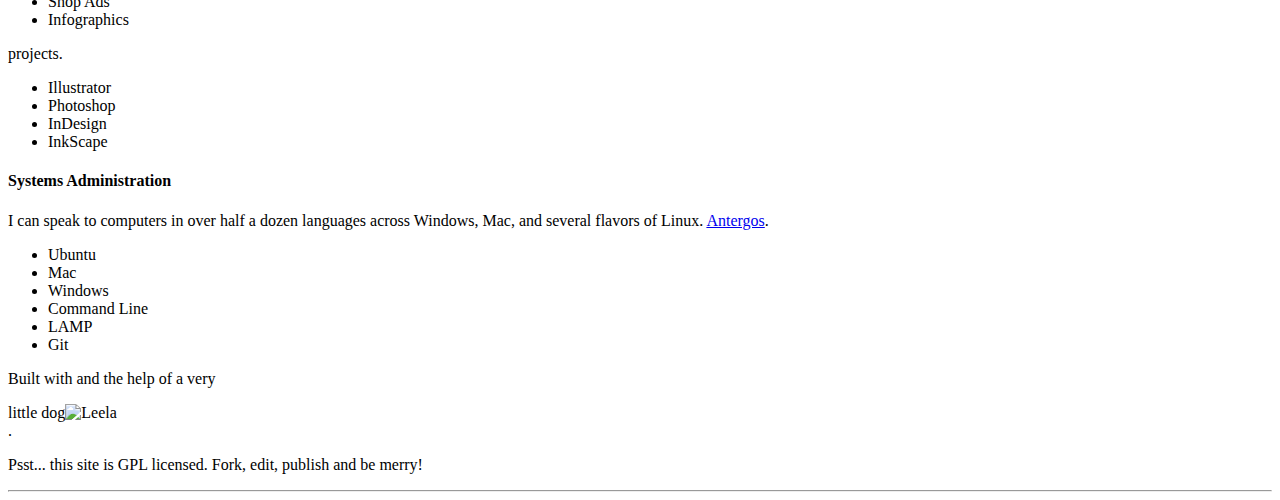
==== commit 0781a522: "BUT FORREAL THIS TIME" ====
--- a/index.html
+++ b/index.html
@@ -50,7 +50,7 @@
 			<p>A brief summary.</p>
 			<div class="__flex">
 				<div class="flex_50">
-					<h5>Name</h5><p>Ash Elizabeth Saraga</p>
+					<h5>Name</h5><p>Ash Saraga</p>
 				</div>
 				<div class="flex_50">
 					<h5>Location</h5><p>Alexandria, VA</p>
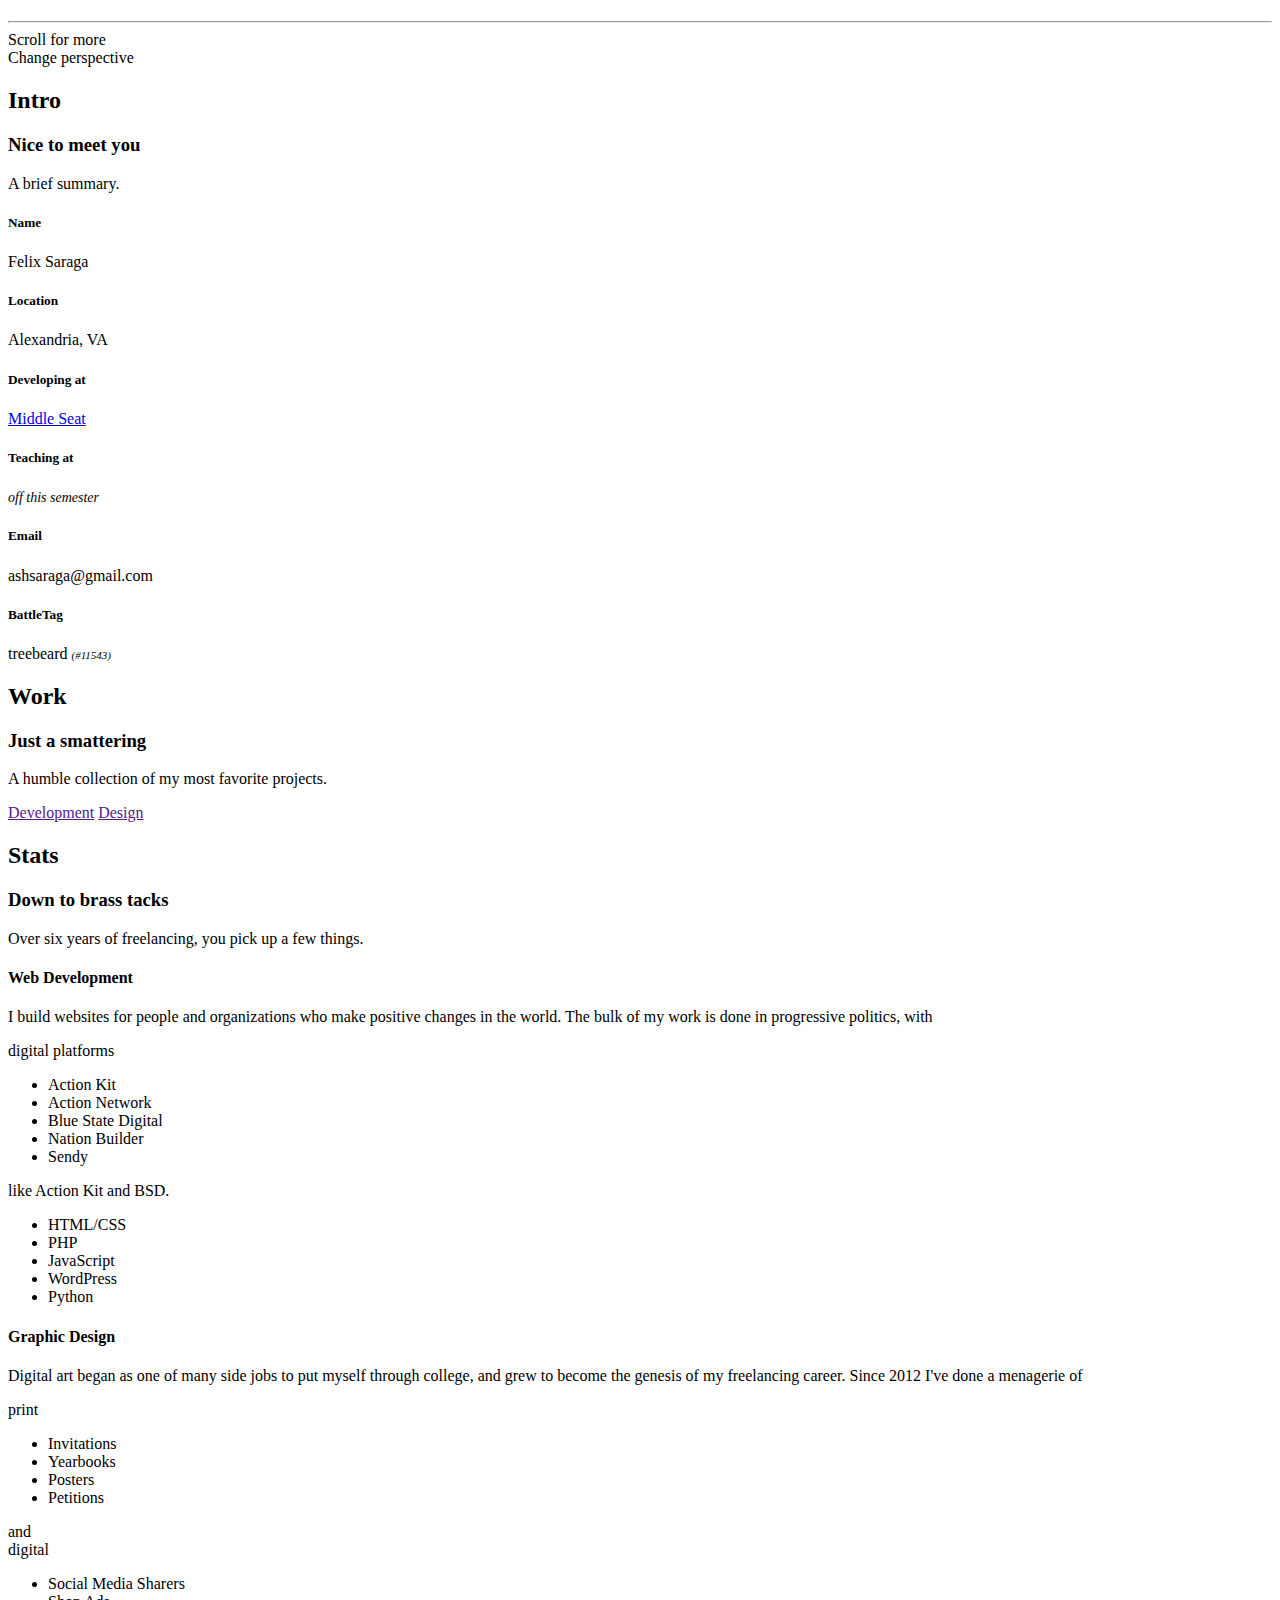
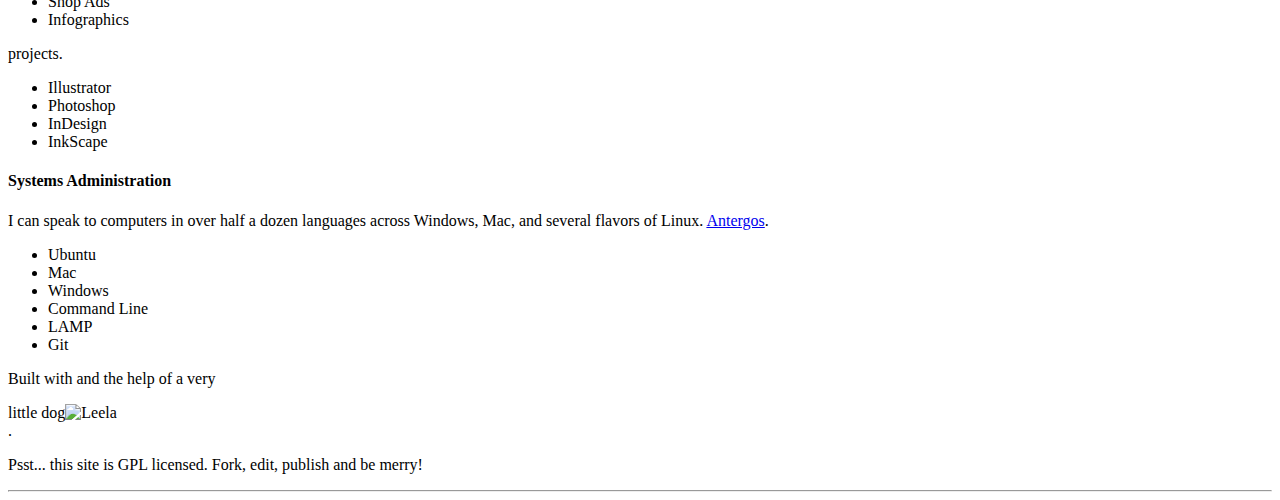
==== commit 7cb5cbde: "BUT FORREAL THIS TIME" ====
--- a/index.html
+++ b/index.html
@@ -50,7 +50,7 @@
 			<p>A brief summary.</p>
 			<div class="__flex">
 				<div class="flex_50">
-					<h5>Name</h5><p>Ash Saraga</p>
+					<h5>Name</h5><p>Felix Saraga</p>
 				</div>
 				<div class="flex_50">
 					<h5>Location</h5><p>Alexandria, VA</p>
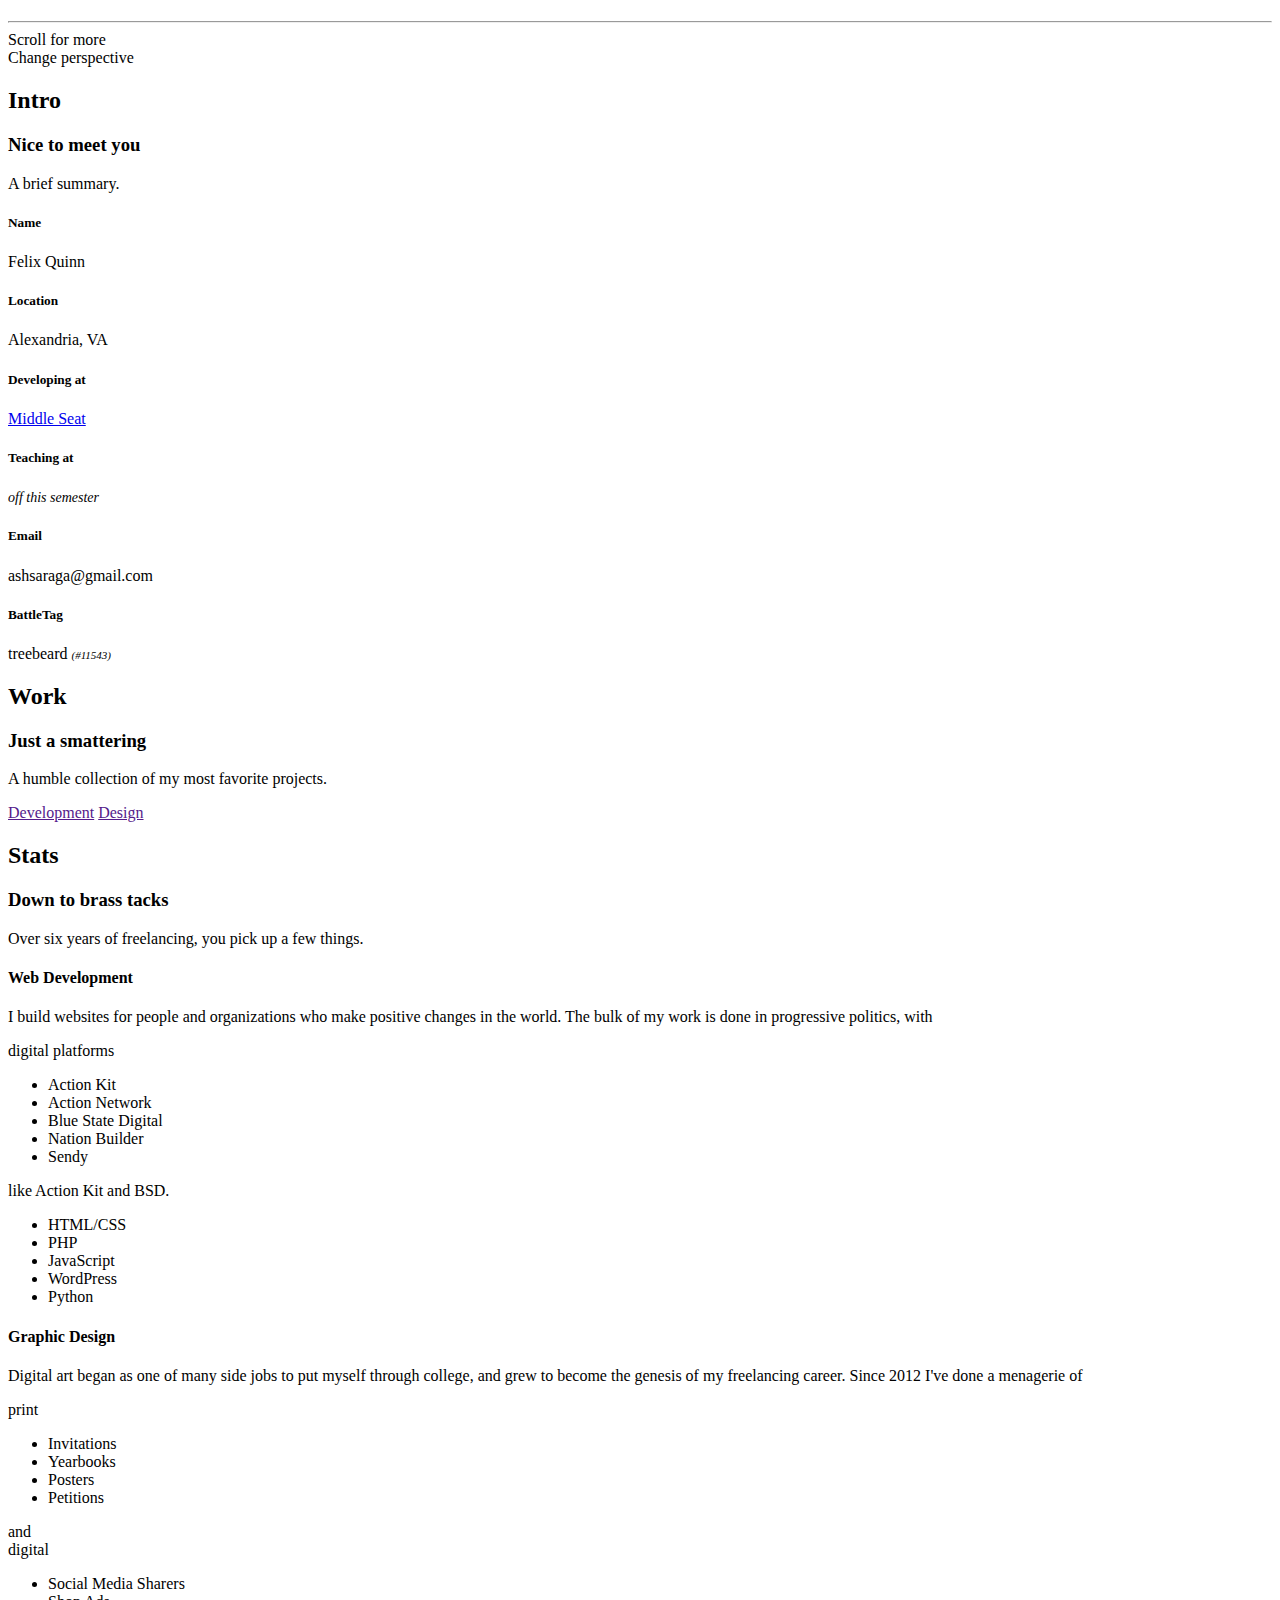
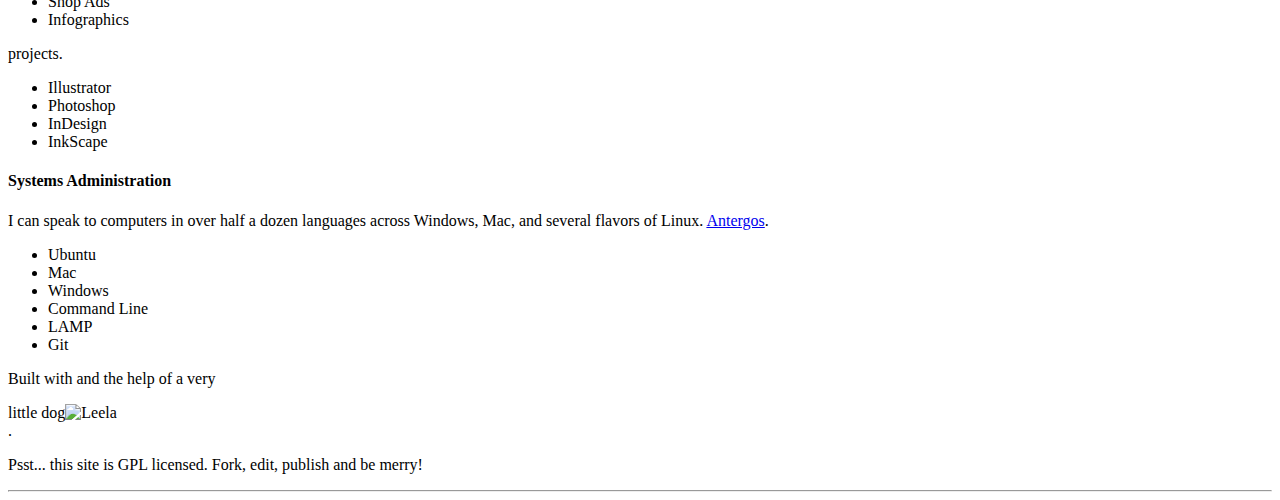
==== commit 482ae8f6: "BUT FORREAL THIS TIME" ====
--- a/index.html
+++ b/index.html
@@ -50,7 +50,7 @@
 			<p>A brief summary.</p>
 			<div class="__flex">
 				<div class="flex_50">
-					<h5>Name</h5><p>Felix Saraga</p>
+					<h5>Name</h5><p>Felix Quinn</p>
 				</div>
 				<div class="flex_50">
 					<h5>Location</h5><p>Alexandria, VA</p>
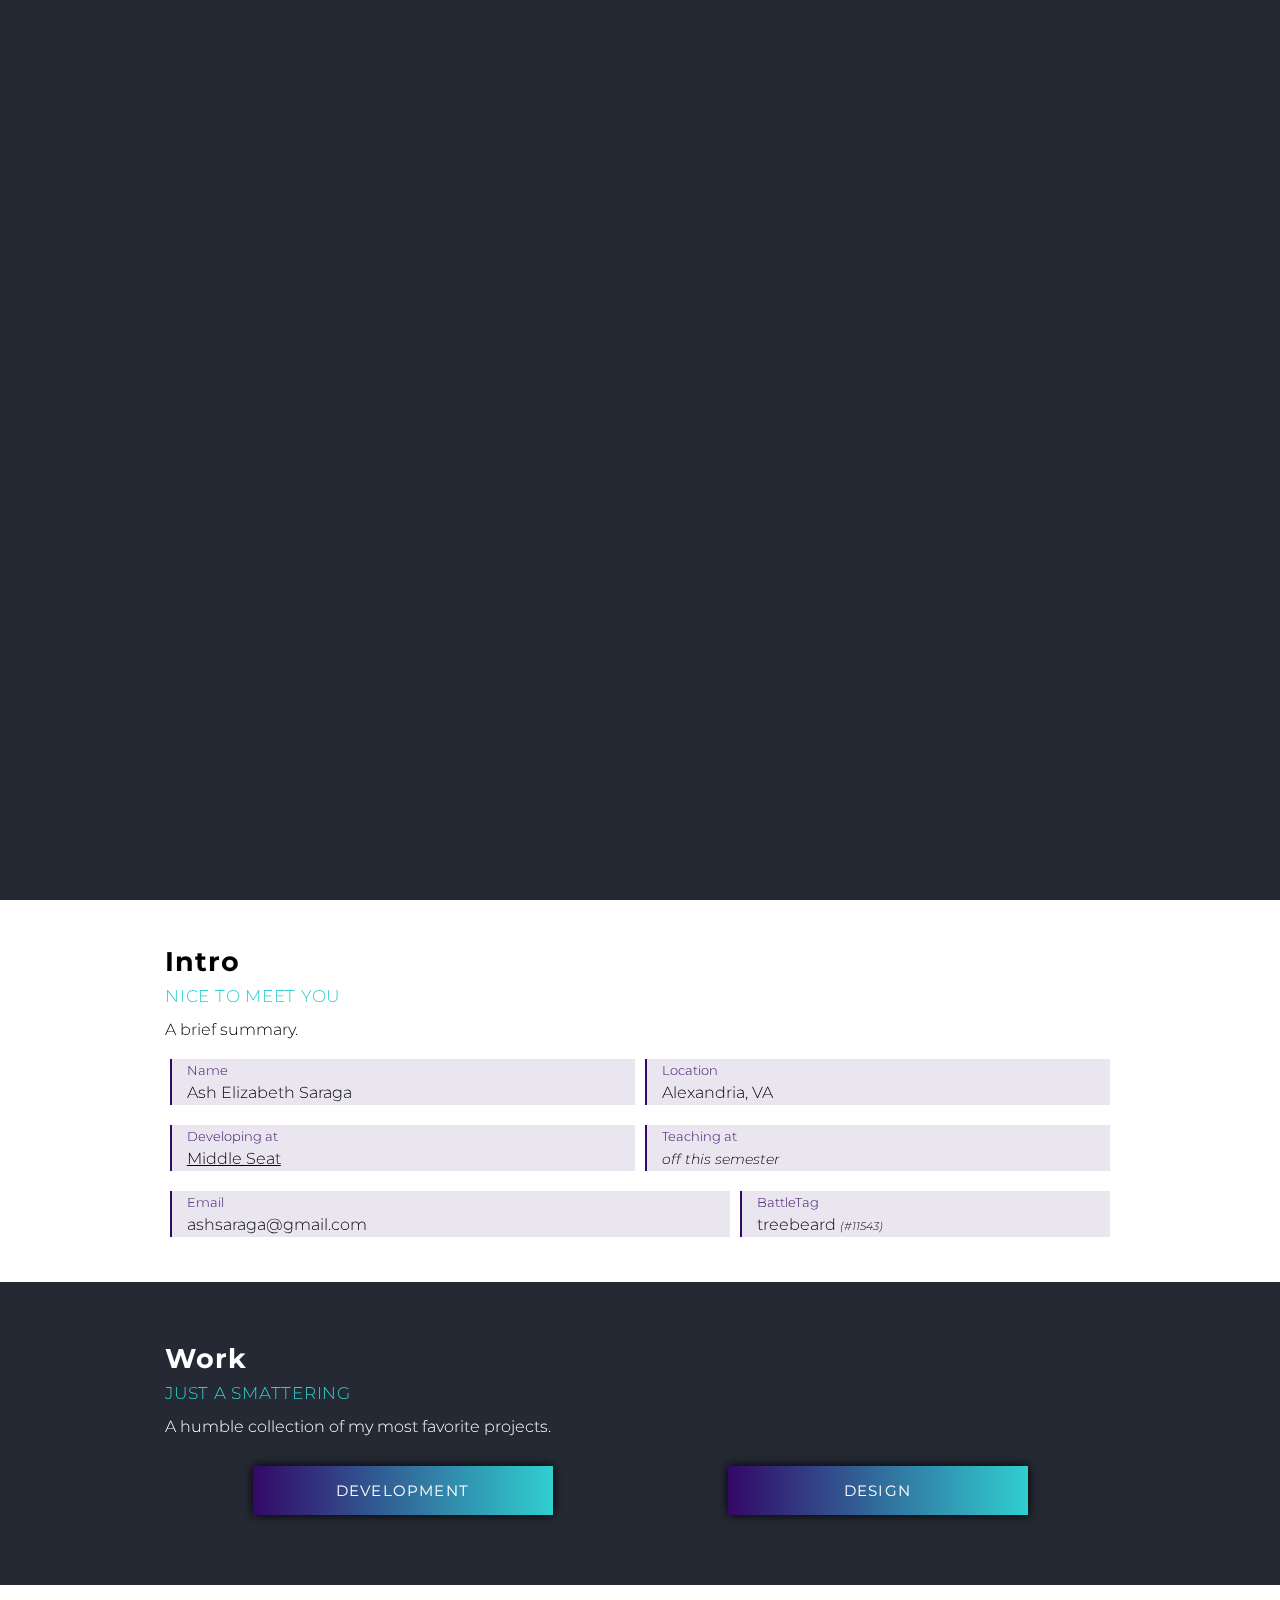
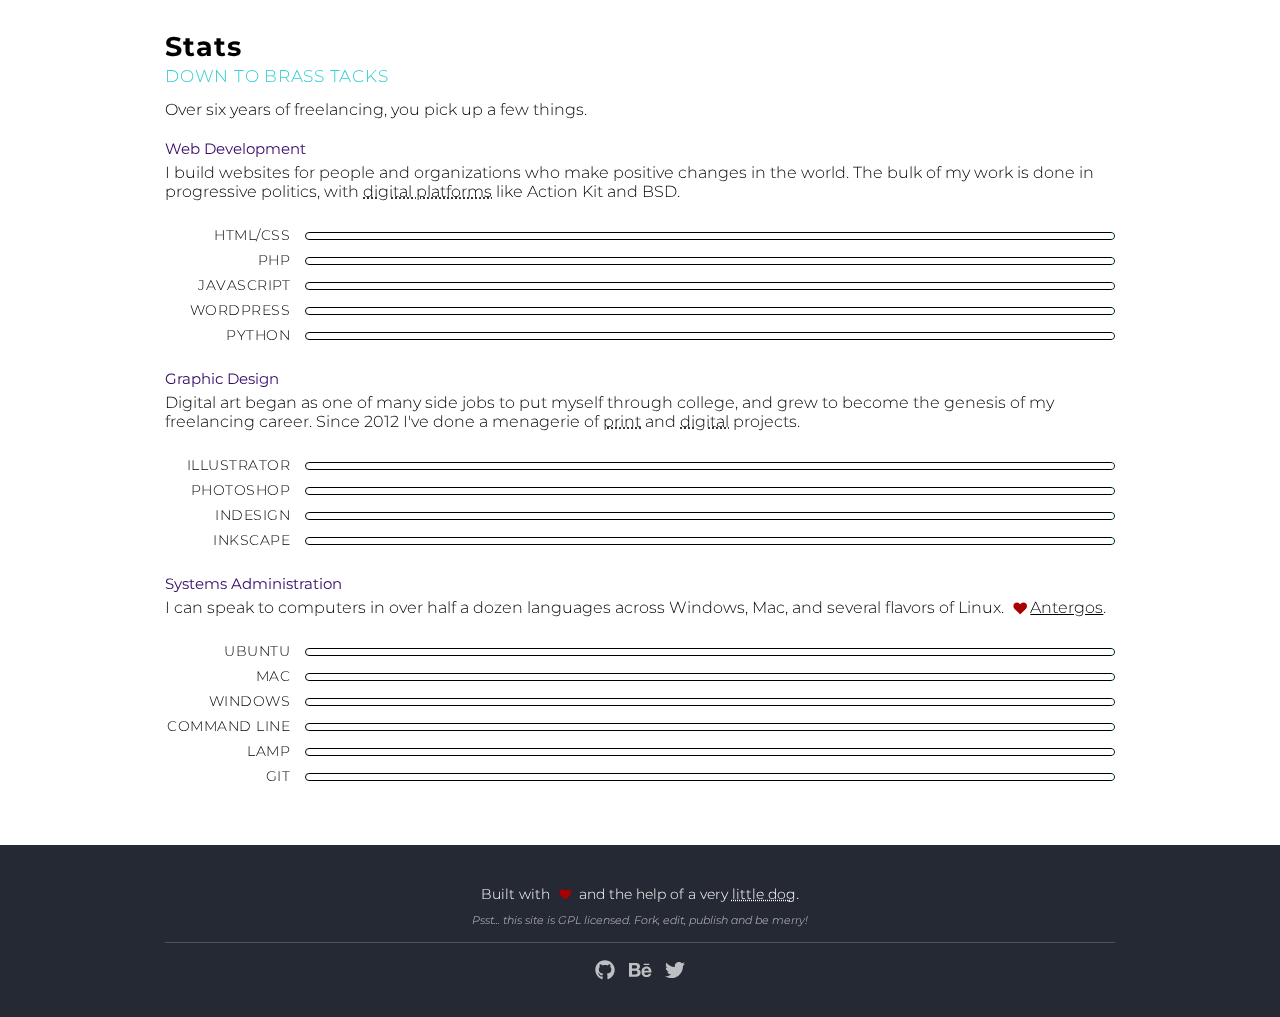
==== commit f3813d54: "Cleanup" ====
--- a/index.html
+++ b/index.html
@@ -50,7 +50,7 @@
 			<p>A brief summary.</p>
 			<div class="__flex">
 				<div class="flex_50">
-					<h5>Name</h5><p>Felix Quinn</p>
+					<h5>Name</h5><p>Ash Elizabeth Saraga</p>
 				</div>
 				<div class="flex_50">
 					<h5>Location</h5><p>Alexandria, VA</p>
--- a/css/styles.css
+++ b/css/styles.css
@@ -0,0 +1,554 @@
+::-moz-selection { 
+  color: #FFF;
+  background: #252934;
+}
+
+::selection {
+  color: #FFF; 
+  background: #252934;
+}
+
+html { background-color: #252934; }
+
+html,
+body {
+	margin: 0;
+	padding: 0;
+}
+
+body {
+	background-color: #FFF;
+	font-family: 'Montserrat', sans-serif;
+	font-weight: 300;
+}
+
+section {
+	background: #FFF;
+	padding: 35px 4%;
+	margin: 0;
+}
+
+div {
+	box-sizing: border-box;
+}
+
+.__container {
+	margin: 0 auto;
+	max-width: 950px;
+	padding: 0;
+}
+
+.__flex {
+	display: flex;
+	flex-wrap: wrap;
+}
+
+.flex_40 {
+	width: 39%;
+}
+
+.flex_50 {
+	width: 49%;
+}
+
+.flex_60 {
+	width: 59%
+}
+
+@media screen and (max-width: 499px) {
+	.flex_40,
+	.flex_50,
+	.flex_60 {
+		width: 100%;
+	}
+}
+
+h2 {
+	font-size: 27px;
+	letter-spacing: 1px;
+	margin: 10px 0;
+}
+
+h3 {
+	color: #30cfd0;
+	font-size: 17px;
+	font-weight: 300;
+	letter-spacing: .75px;
+	line-height: 1;
+	margin: 5px 0 15px;
+	text-transform: uppercase;
+}
+
+h4 {
+	color: #330867;
+	font-size: 15px;
+	margin: 20px 0;
+}
+
+h5 {
+	color: #330867;
+	font-size: 13px;
+	font-weight: 300;
+	margin: 0;
+}
+
+p {
+	margin: 10px 0;
+}
+
+p a {
+	text-decoration: underline;
+}
+
+a,
+a svg,
+p a svg,
+span {
+	color: inherit;
+	text-decoration: none;
+	transition-duration: .3s;
+}
+
+a:hover,
+a:hover svg {
+	color: #30cfd0;
+}
+
+ul {
+	list-style: none;
+}
+
+.inverted {
+	background: #252934;
+	color: #FFF;
+	padding: 50px 4%;
+}
+
+.display_lrg {
+	display: inline-block;
+}
+
+.display_sm {
+	display: none;
+}
+
+@media screen and (max-width: 749px) {
+	.display_lrg {
+		display: none;
+	}
+
+	.display_sm {
+		display: inline-block;
+	}	
+}
+
+#rain {
+	color: #FFF;
+	padding: 10px;
+}
+
+#rain h2 {
+	color: #FFF;
+	font-size: 40px;
+	font-weight: 500;
+	letter-spacing: 1px;
+	margin: 5px auto;
+	position: relative;
+}
+
+#rain h3 {
+	color: #FFF;
+	font-size: 22px;
+	font-weight: 300;
+	letter-spacing: 1px;
+	margin: 10px auto;
+	position: relative;
+	top: 25px;
+	text-transform: none;
+}
+
+#rain h4 {
+	color: #FFF;
+	font-size: 13px;
+	font-style: italic;
+	font-weight: 200;
+	letter-spacing: .75px;
+	margin: 5px auto;
+	opacity: .9;
+	position: relative;
+}
+
+.intro__text {
+	margin: 18vh 15vw;
+	position: relative;
+	text-shadow: 0px 0px 10px rgba(0, 0, 0, 1);
+	z-index: 5;
+}
+
+@media screen and (max-width: 499px) {
+	.intro__text {
+		margin: 14vh 8vw;
+	}
+}
+
+.intro__text hr {
+	background: rgba(255, 255, 255, .7);
+	border: 0;
+	height: 1px;
+	margin: 30px 0;
+	width: 0%;
+}
+
+#perspective {
+	opacity: 0;
+}
+
+#perspective__scroll,
+#perspective__change {
+	cursor: pointer;
+	font-size: 13px;
+	letter-spacing: 1px;
+	line-height: 20px;
+	opacity: .8;
+	text-transform: uppercase;
+	transition-duration: .3s;
+}
+
+#perspective__scroll:hover,
+#perspective__change:hover {
+	opacity: 1;
+}
+
+#perspective__scroll {
+	float: left;
+	width: 49%;
+}
+
+#perspective__scroll svg {
+	font-size: 18px;
+	margin: 0 5px;
+}
+
+#perspective__change {
+	float: right;
+	text-align: right;
+	width: 49%;
+}
+
+#perspective__change svg {
+	margin: 0 3px;
+}
+
+@media screen and (max-width: 749px) {
+	#perspective__scroll,
+	#perspective__change {
+		margin: 0 auto 10px;
+		text-align: left;
+		width: 100%;
+	}
+}
+
+.refresh {
+	animation-name: barrel_roll;
+  animation-duration: .4s;
+  animation-iteration-count: 1;
+  animation-timing-function: ease-in;
+}
+
+@keyframes barrel_roll {
+	from {
+    transform: rotate(0deg);
+  }
+  to {
+    transform: rotate(360deg);
+  }
+}
+
+#intro {
+
+}
+
+#intro .__flex div {
+	background: rgba(51, 8, 103, .1);
+	border-left: 2px solid #330867;
+	margin: 10px auto;
+	padding: 3px 15px;
+}
+
+@media screen and (max-width: 499px) {
+	#intro .__flex div {
+		margin: 5px auto;
+	}
+}
+
+#intro .__flex div p {
+	margin: 5px 0 0 0;
+}
+
+#work {
+
+}
+
+.work-btn {
+	background-image: linear-gradient(90deg, #330867 0%, #30cfd0 100%);
+	-webkit-box-shadow: 0px 0px 10px 0px rgba(0,0,0,1);
+	-moz-box-shadow: 0px 0px 10px 0px rgba(0,0,0,1);
+	box-shadow: 0px 0px 10px 0px rgba(0,0,0,1);
+	display: block;
+	font-size: 15px;
+	font-weight: 400;
+	letter-spacing: 1.2px;
+	margin: 20px auto;
+	padding: 15px 0;
+	position: relative;
+	text-align: center;
+	text-transform: uppercase;
+	width: 300px;
+}
+
+.work-btn:hover,
+body.azure .work-btn:hover,
+body.grass .work-btn:hover,
+body.fruit .work-btn:hover,
+body.deep .work-btn:hover,
+body.sunset .work-btn:hover,
+body.morpheus .work-btn:hover,
+body.lemon .work-btn:hover {
+	color: #FFF;
+	transform: scale(1.03);
+}
+
+#stats {
+
+}
+
+#stats h2 {
+	margin-bottom: 5px;
+}
+
+#stats h4 {
+	font-weight: 400;
+	margin-bottom: 5px;
+}
+
+#stats p {
+	display: inline;
+}
+
+#stats ul {
+	margin: 25px 0;
+	padding: 0;
+	text-align: right;
+}
+
+#stats ul li {
+	box-sizing: border-box;
+	font-size: 14px;
+	letter-spacing: .5px;
+	margin: 7px auto 7px 0;
+	text-transform: uppercase;
+	width: 100%;
+}
+
+svg.fa-heart {
+	color: #aa0000;
+	font-size: .8em;
+	margin-left: 5px;
+	margin-right: 3px;
+	opacity: 1;
+}
+
+.skill_points {
+	background-image: linear-gradient(#000 0%, #000 100%);
+	background-position: left top;
+	background-repeat: no-repeat;
+	background-size: 0% 100%;
+	border: 1px solid #000;
+	border-radius: 4px;
+	content: "";
+	display: inline-block;
+	height: 8px;
+	margin: 0 0 0 15px;
+	overflow: hidden;
+	position: relative;
+	transition-duration: .8s;
+	transition-timing-function: ease-in-out;
+	width: calc(100% - 140px);
+}
+
+@media screen and (max-width: 499px) {
+	.skill_points {
+		margin: 0;
+		width: 100%;
+	}
+}
+
+.skill_points span {
+	background-image: linear-gradient(90deg, #330867 0%, #30cfd0 100%);
+	height: 10px;
+	left: 0;
+	mix-blend-mode: screen;
+	position: absolute;
+	width: 100%;
+}
+
+.modulo_link {
+	cursor: help;
+	display: inline;
+	text-decoration: underline;
+	text-decoration-style: dotted;
+	position: relative;
+}
+
+.modulo {
+	background: rgba(255, 255, 255, .95);
+	/*background-blend-mode: multiply;*/
+	border: 1px solid #000;
+	border-radius: 4px;
+	display: none;
+	left: calc(100% - 150px);
+	padding: 1px 10px;
+	position: absolute;
+	top: calc(1em + 10px);
+	width: 200px;
+	z-index: 4;
+}
+
+.modulo ul,
+#stats .modulo ul {
+	font-size: 12px;
+	list-style-type: disc;
+	margin: 15px 0 15px 15px;
+	padding-left: 10px;
+	text-align: left;
+}
+
+.modulo ul li,
+#stats .modulo ul li {
+	font-size: 12px;	
+}
+
+.modulo_link:hover > .modulo {
+	display: block;
+}
+
+footer {
+	background-color: #252934;
+	color: #FFF;
+	padding: 35px 9%;
+	text-align: center;
+}
+
+footer p { 
+	display: inline-block; 
+	font-size: 14px;
+	margin: 5px auto;
+}
+
+footer .modulo_link {
+	display: inline; 
+	font-size: 14px;
+}
+
+footer .modulo {
+	background: transparent;
+	border: 0;
+	bottom: calc(1em + 5px);
+	overflow: hidden;
+	padding: 0;
+	top: auto;
+	width: 250px;
+}
+
+footer .modulo img {
+	width: 250px;
+}
+
+.psst {
+	display: block;
+	font-size: 11px;
+	font-style: italic;
+	opacity: .7;
+}
+
+footer hr {
+	background: #FFF;
+	border: 0;
+	height: 1px;
+	margin: 15px auto;
+	opacity: .2;
+}
+
+footer a {
+	display: inline-block;
+	font-size: 20px;
+	margin: 0 5px;
+	opacity: .7;
+}
+
+footer a:hover {
+	opacity: 1;
+}
+
+
+/*
+ *  Sub Page Styles
+ */
+
+#home__again {
+	float: left;
+	font-size: 18px;
+	margin-left: 2%;
+	margin-top: 5px;
+}
+
+#home__again a {
+	margin: 0 7px 0 0;
+	opacity: .8;
+}
+
+#home__again a:hover,
+#home__again a:hover svg {
+	color: #FFF;
+	opacity: 1;
+}
+
+#home__again a svg,
+.sub #perspective__change svg {
+	position: relative;
+	top: 1px;
+}
+
+span.nav_text {
+	font-size: 15px;
+	font-weight: 200;
+	letter-spacing: 1px;
+	opacity: 0;
+	text-transform: uppercase;
+}
+
+#home__again a:hover + span,
+#perspective__change svg:hover + span {
+	opacity: 1;
+}
+
+.sub #perspective__change {
+	font-size: 18px;
+	margin-right: 2%;
+	margin-top: 5px;
+}
+
+.sub #perspective__change svg {
+	display: inline-block;
+	float: right;
+	margin: 0 0 0 7px;
+}
+
+@media screen and (max-width: 749px) {
+	.sub #perspective__change {
+		margin: 0 0 0 7px;
+		text-align: left;
+		width: auto;
+	}
+}
+
--- a/css/rainfall.css
+++ b/css/rainfall.css
@@ -0,0 +1,140 @@
+#rain {
+  background-color: #252934;
+  box-sizing: border-box;
+  height: 100vh;
+  overflow: hidden;
+  position: relative;
+  width: 100%;
+}
+
+#rain.sub {
+  height: 50px;
+}
+
+.drop {
+  background-image: linear-gradient(#30cfd0 0%, #30cfd0 100%);
+  border-radius: 3px;
+  height: 3px; 
+  opacity: 0;
+  position: absolute;
+  width: 3px;
+}
+
+/*dark: #8fd3f4, light: #84fab0*/
+body.azure .drop { background-image: linear-gradient(rgba(143, 211, 244, .7) 0%, #84fab0 100%); }
+body.azure .drop.solid { background-image: linear-gradient(#84fab0 0%, #84fab0 100%); }
+body.azure h3,
+body.azure a:hover,
+body.azure a:hover svg { color: #84fab0; }
+body.azure h4, 
+body.azure h5 { color: #8fd3f4; }
+body.azure #intro .__flex div {
+  background: rgba(143, 211, 244, .1);
+  border-left: 2px solid #8fd3f4;
+}
+body.azure .work-btn,
+body.azure .skill_points span {
+  background-image: linear-gradient(90deg, #8fd3f4 0%, #84fab0 100%);
+}
+
+/*dark: #96e6a1, light: #d4fc79 */
+body.grass .drop { background-image: linear-gradient(rgba(150, 230, 161, .7) 0%, #d4fc79 100%); }
+body.grass .drop.solid { background-image: linear-gradient(#d4fc79 0%, #d4fc79 100%); }
+body.grass h3,
+body.grass a:hover,
+body.grass a:hover svg { color: #d4fc79; }
+body.grass h4, 
+body.grass h5 { color: #96e6a1; }
+body.grass #intro .__flex div {
+  background: rgba(150, 230, 161, .1);
+  border-left: 2px solid #96e6a1;
+}
+body.grass .work-btn,
+body.grass .skill_points span {
+  background-image: linear-gradient(90deg, #96e6a1 0%, #d4fc79 100%);
+}
+
+/*dark: #d57eeb, light: #fccb90*/
+body.fruit .drop { background-image: linear-gradient(rgba(213, 126, 235, .7) 0%, #fccb90 100%); }
+body.fruit .drop.solid { background-image: linear-gradient(#fccb90 0%, #fccb90 100%); }
+body.fruit h3,
+body.fruit a:hover,
+body.fruit a:hover svg { color: #fccb90; }
+body.fruit h4, 
+body.fruit h5 { color: #d57eeb; }
+body.fruit #intro .__flex div {
+  background: rgba(213, 126, 235, .1);
+  border-left: 2px solid #d57eeb;
+}
+body.fruit .work-btn,
+body.fruit .skill_points span {
+  background-image: linear-gradient(90deg, #d57eeb 0%, #fccb90 100%);
+}
+
+/*dark: #8ec5fc, light: #e0c3fc*/
+body.deep .drop { background-image: linear-gradient(rgba(142, 197, 252, .7) 0%, #e0c3fc 100%); }
+body.deep .drop.solid { background-image: linear-gradient(#e0c3fc 0%, #e0c3fc 100%); }
+body.deep h3,
+body.deep a:hover,
+body.deep a:hover svg { color: #e0c3fc; }
+body.deep h4, 
+body.deep h5 { color: #8ec5fc; }
+body.deep #intro .__flex div {
+  background: rgba(142, 197, 252, .1);
+  border-left: 2px solid #8ec5fc;
+}
+body.deep .work-btn,
+body.deep .skill_points span {
+  background-image: linear-gradient(90deg, #8ec5fc 0%, #e0c3fc 100%);
+}
+
+/*dark: #fa709a, light: #fee140*/
+body.sunset .drop { background-image: linear-gradient(rgba(250, 112, 154, .7) 0%, #fee140 100%); }
+body.sunset .drop.solid { background-image: linear-gradient(#fee140 0%, #fee140 100%); }
+body.sunset h3,
+body.sunset a:hover,
+body.sunset a:hover svg { color: #fee140; }
+body.sunset h4, 
+body.sunset h5 { color: #fa709a; }
+body.sunset #intro .__flex div {
+  background: rgba(250, 112, 154, .1);
+  border-left: 2px solid #fa709a;
+}
+body.sunset .work-btn,
+body.sunset .skill_points span {
+  background-image: linear-gradient(90deg, #fa709a 0%, #fee140 100%);
+}
+
+/*dark: #330867, light: #30cfd0*/
+body.morpheus .drop { background-image: linear-gradient(rgba(51, 8, 103, .7) 0%, #30cfd0 100%); }
+body.morpheus .drop.solid { background-image: linear-gradient(#30cfd0 0%, #30cfd0 100%); }
+body.morpheus h3,
+body.morpheus a:hover,
+body.morpheus a:hover svg { color: #30cfd0; }
+body.morpheus h4, 
+body.morpheus h5 { color: #330867; }
+body.morpheus #intro .__flex div {
+  background: rgba(51, 8, 103, .1);
+  border-left: 2px solid #330867;
+}
+body.morpheus .work-btn,
+body.morpheus .skill_points span {
+  background-image: linear-gradient(90deg, #330867 0%, #30cfd0 100%);
+}
+
+/*dark: #96fbc4, light: #f9f586*/
+body.lemon .drop { background-image: linear-gradient(rgba(150, 251, 196, .7) 0%, #f9f586 100%); }
+body.lemon .drop.solid { background-image: linear-gradient(#f9f586 0%, #f9f586 100%); }
+body.lemon h3,
+body.lemon a:hover,
+body.lemon a:hover svg { color: #f9f586; }
+body.lemon h4, 
+body.lemon h5 { color: #96fbc4; }
+body.lemon #intro .__flex div {
+  background: rgba(150, 251, 196, .1);
+  border-left: 2px solid #96fbc4;
+}
+body.lemon .work-btn,
+body.lemon .skill_points span {
+  background-image: linear-gradient(90deg, #96fbc4 0%, #f9f586 100%);
+}
